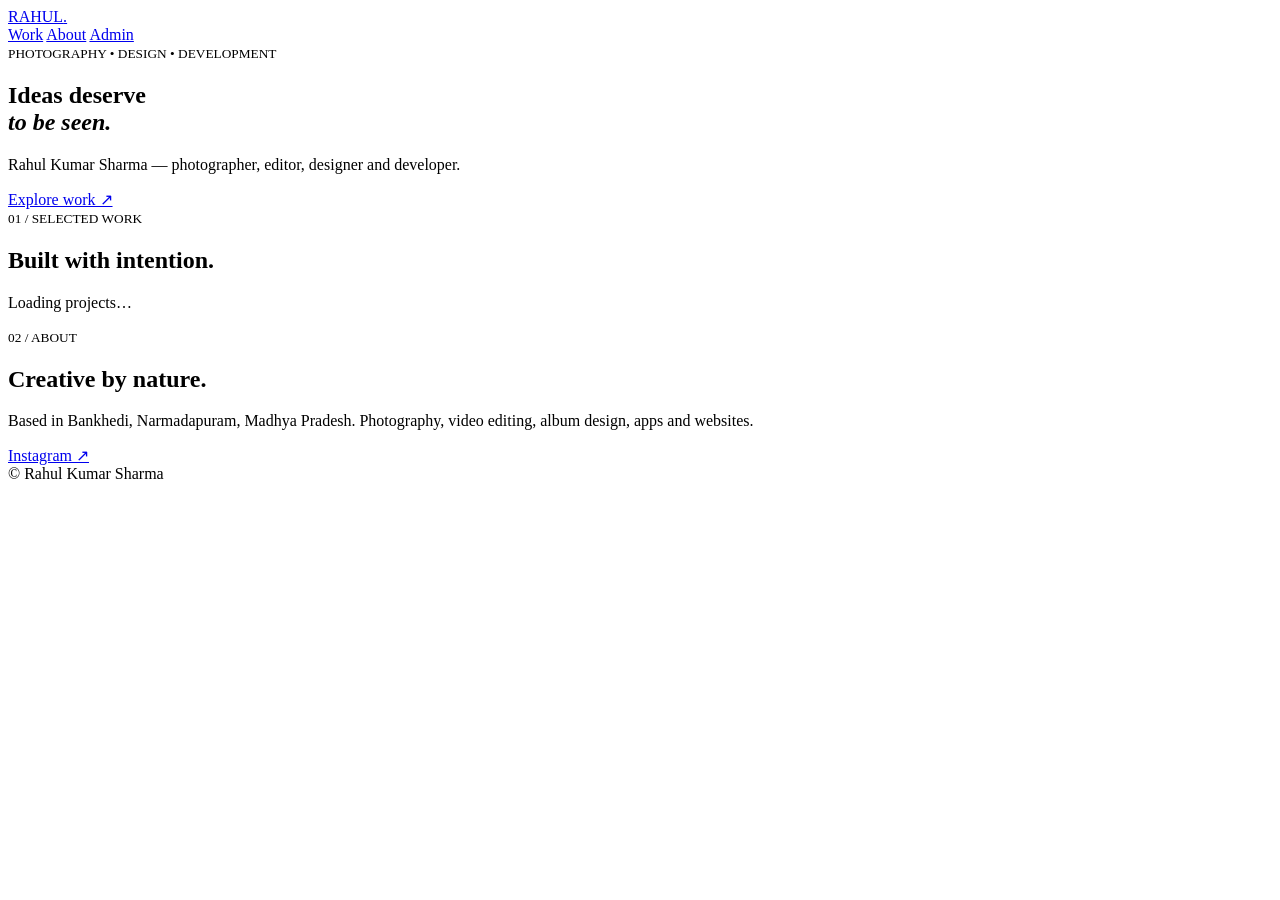
==== index.html @ d910a82a "Add portfolio index.html" ====
<!doctype html><html lang="en"><meta charset="utf-8"><meta name="viewport" content="width=device-width,initial-scale=1"><title>Rahul Kumar Sharma — Portfolio</title><meta name="description" content="Rahul Kumar Sharma photography, editing and development portfolio"><link rel="stylesheet" href="style.css"><header><a href="./">RAHUL<span>.</span></a><nav><a href="#work">Work</a> <a href="#about">About</a> <a href="admin.html">Admin</a></nav></header><main><section class="hero"><small>PHOTOGRAPHY • DESIGN • DEVELOPMENT</small><h1>Ideas deserve<br><em>to be seen.</em></h1><p>Rahul Kumar Sharma — photographer, editor, designer and developer.</p><a class="button" href="#work">Explore work ↗</a></section><section id="work"><small>01 / SELECTED WORK</small><h2>Built with intention.</h2><div id="filters"></div><p id="status">Loading projects…</p><div id="projects" class="grid"></div></section><section id="about"><small>02 / ABOUT</small><h2>Creative by nature.</h2><p>Based in Bankhedi, Narmadapuram, Madhya Pradesh. Photography, video editing, album design, apps and websites.</p><a class="button" href="https://www.instagram.com/d3vilsharma/">Instagram ↗</a></section></main><footer>© Rahul Kumar Sharma</footer><script src="app.js"></script></html>
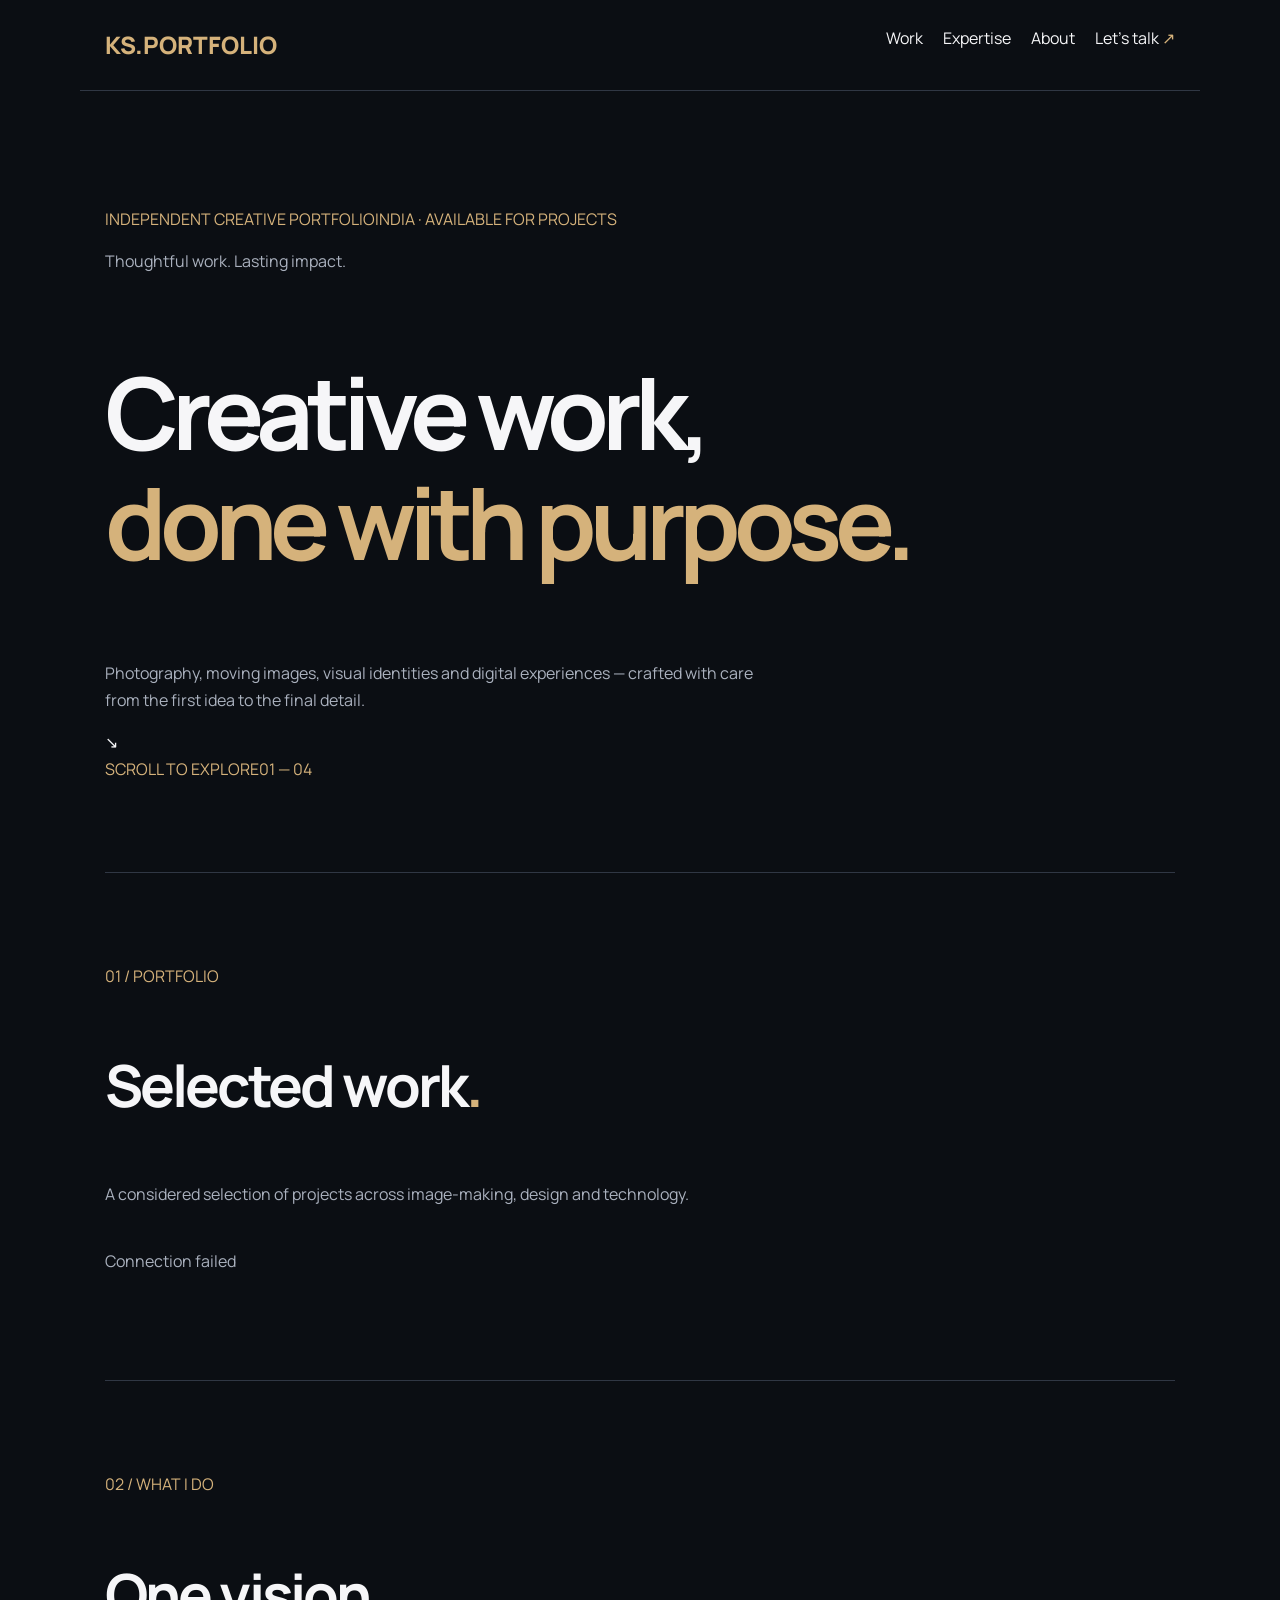
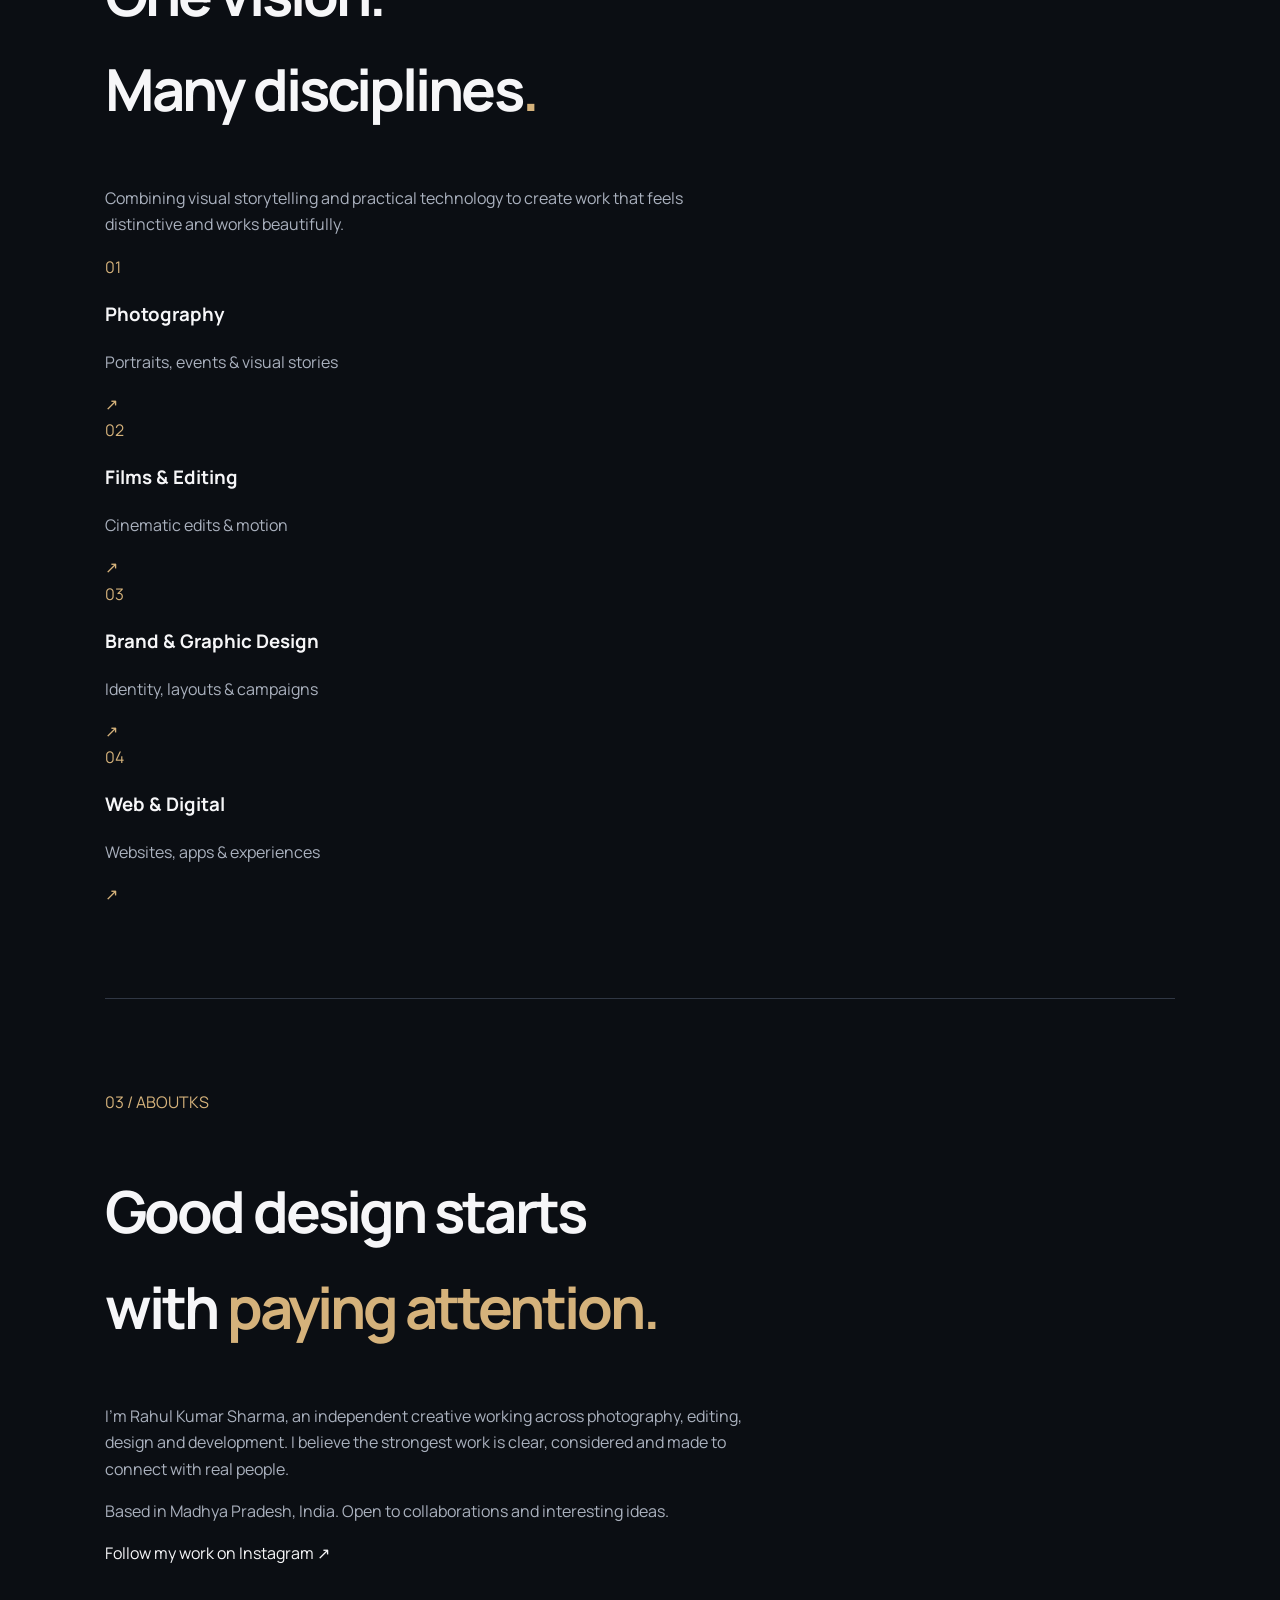
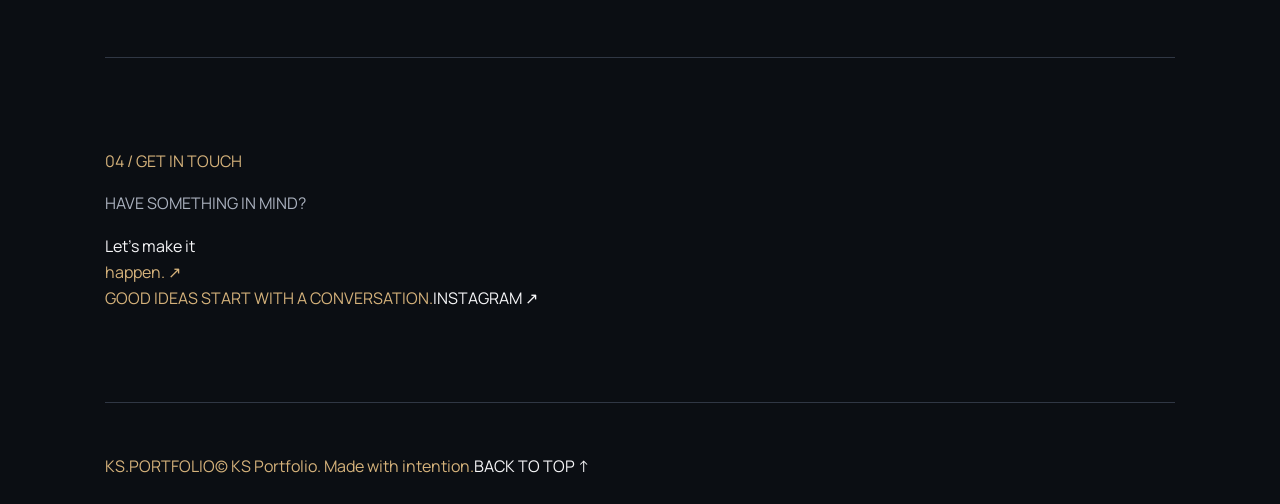
==== commit 1f2d4c2a: "Redesign KS Portfolio with refined editorial layout" ====
--- a/index.html
+++ b/index.html
@@ -1 +1,9 @@
-<!doctype html><html lang="en"><meta charset="utf-8"><meta name="viewport" content="width=device-width,initial-scale=1"><title>Rahul Kumar Sharma — Portfolio</title><meta name="description" content="Rahul Kumar Sharma photography, editing and development portfolio"><link rel="stylesheet" href="style.css"><header><a href="./">RAHUL<span>.</span></a><nav><a href="#work">Work</a> <a href="#about">About</a> <a href="admin.html">Admin</a></nav></header><main><section class="hero"><small>PHOTOGRAPHY • DESIGN • DEVELOPMENT</small><h1>Ideas deserve<br><em>to be seen.</em></h1><p>Rahul Kumar Sharma — photographer, editor, designer and developer.</p><a class="button" href="#work">Explore work ↗</a></section><section id="work"><small>01 / SELECTED WORK</small><h2>Built with intention.</h2><div id="filters"></div><p id="status">Loading projects…</p><div id="projects" class="grid"></div></section><section id="about"><small>02 / ABOUT</small><h2>Creative by nature.</h2><p>Based in Bankhedi, Narmadapuram, Madhya Pradesh. Photography, video editing, album design, apps and websites.</p><a class="button" href="https://www.instagram.com/d3vilsharma/">Instagram ↗</a></section></main><footer>© Rahul Kumar Sharma</footer><script src="app.js"></script></html>+<!doctype html>
+<html lang="en"><head><meta charset="utf-8"><meta name="viewport" content="width=device-width,initial-scale=1"><meta name="theme-color" content="#f5f3ee"><meta name="description" content="KS Portfolio — Photography, films, design and digital experiences."><title>KS Portfolio — Independent Creative Studio</title><link rel="preconnect" href="https://fonts.googleapis.com"><link rel="preconnect" href="https://fonts.gstatic.com" crossorigin><link href="https://fonts.googleapis.com/css2?family=DM+Sans:wght@400;500;600;700&family=Manrope:wght@400;500;600;700;800&display=swap" rel="stylesheet"><link rel="stylesheet" href="style.css"></head>
+<body><header class="site-header"><a class="brand" href="./" aria-label="KS Portfolio home"><span class="brand-mark">KS<span class="mark-dot">.</span></span><span class="brand-caption">PORTFOLIO</span></a><nav aria-label="Main navigation"><a href="#work">Work</a><a href="#expertise">Expertise</a><a href="#about">About</a><a class="nav-contact" href="#contact">Let's talk <span aria-hidden="true">↗</span></a></nav></header>
+<main><section class="hero" aria-labelledby="hero-title"><div class="hero-top"><span class="eyebrow"><span class="live-dot"></span> INDEPENDENT CREATIVE PORTFOLIO</span><span class="hero-index">INDIA · AVAILABLE FOR PROJECTS</span></div><div class="hero-body"><p class="hero-intro">Thoughtful work. Lasting impact.</p><h1 id="hero-title">Creative work,<br><span class="outline">done with purpose.</span></h1><div class="hero-bottom"><p>Photography, moving images, visual identities and digital experiences — crafted with care from the first idea to the final detail.</p><a class="round-link" href="#work" aria-label="View selected work">↘</a></div></div><div class="hero-rule"><span>SCROLL TO EXPLORE</span><span>01 — 04</span></div></section>
+<section class="work-section section-wrap" id="work"><div class="section-head"><div><span class="eyebrow">01 / PORTFOLIO</span><h2>Selected work<span class="period">.</span></h2></div><p>A considered selection of projects across image-making, design and technology.</p></div><div id="filters" class="filters" aria-label="Project filters"></div><p id="status" class="status" role="status">Loading selected projects…</p><div id="projects" class="project-grid"></div></section>
+<section class="expertise-section" id="expertise"><div class="section-wrap"><div class="section-head"><div><span class="eyebrow">02 / WHAT I DO</span><h2>One vision.<br>Many disciplines<span class="period">.</span></h2></div><p>Combining visual storytelling and practical technology to create work that feels distinctive and works beautifully.</p></div><div class="service-list"><div class="service"><span>01</span><h3>Photography</h3><p>Portraits, events & visual stories</p><span class="service-arrow">↗</span></div><div class="service"><span>02</span><h3>Films & Editing</h3><p>Cinematic edits & motion</p><span class="service-arrow">↗</span></div><div class="service"><span>03</span><h3>Brand & Graphic Design</h3><p>Identity, layouts & campaigns</p><span class="service-arrow">↗</span></div><div class="service"><span>04</span><h3>Web & Digital</h3><p>Websites, apps & experiences</p><span class="service-arrow">↗</span></div></div></div></section>
+<section class="about-section section-wrap" id="about"><div class="about-label"><span class="eyebrow">03 / ABOUT</span><span class="about-monogram" aria-hidden="true">KS</span></div><div class="about-content"><h2>Good design starts<br>with <em>paying attention.</em></h2><p>I'm Rahul Kumar Sharma, an independent creative working across photography, editing, design and development. I believe the strongest work is clear, considered and made to connect with real people.</p><p>Based in Madhya Pradesh, India. Open to collaborations and interesting ideas.</p><a class="text-link" href="https://www.instagram.com/d3vilsharma/" target="_blank" rel="noopener noreferrer">Follow my work on Instagram ↗</a></div></section>
+<section class="contact-section" id="contact"><div class="section-wrap"><span class="eyebrow">04 / GET IN TOUCH</span><p>HAVE SOMETHING IN MIND?</p><a class="contact-title" href="https://www.instagram.com/d3vilsharma/" target="_blank" rel="noopener noreferrer">Let's make it<br><em>happen.</em> <span>↗</span></a><div class="contact-bottom"><span>GOOD IDEAS START WITH A CONVERSATION.</span><a href="https://www.instagram.com/d3vilsharma/" target="_blank" rel="noopener noreferrer">INSTAGRAM ↗</a></div></div></section></main>
+<footer class="footer"><a class="brand" href="./"><span class="brand-mark">KS<span class="mark-dot">.</span></span><span class="brand-caption">PORTFOLIO</span></a><span>© <span id="year"></span> KS Portfolio. Made with intention.</span><a href="#hero-title">BACK TO TOP ↑</a></footer><script src="app.js" defer></script></body></html>
--- a/style.css
+++ b/style.css
@@ -0,0 +1 @@
+@import url('https://fonts.googleapis.com/css2?family=Manrope:wght@400;600;800&display=swap');*{box-sizing:border-box}body{background:#0b0e13;color:#f6f6f8;font:16px/1.65 Manrope,Arial;margin:0}header,main,footer{max-width:1120px;margin:auto;padding:25px}header{display:flex;justify-content:space-between;border-bottom:1px solid #303744}a{color:inherit;text-decoration:none}header>a{font-size:24px;font-weight:800}span,em,small{color:#d5b27b}nav{display:flex;gap:20px}section{padding:90px 0;border-bottom:1px solid #303744}.hero{min-height:580px}h1{font-size:clamp(50px,8vw,100px);letter-spacing:-.07em;line-height:1.1}h2{font-size:clamp(32px,5vw,58px);letter-spacing:-.05em}em{font-style:normal}small{letter-spacing:.18em}p{color:#aab1be;max-width:650px}.button,button{display:inline-block;background:#d5b27b;color:#161616;padding:12px 19px;border:0;border-radius:5px;font-weight:800;cursor:pointer}#filters{display:flex;flex-wrap:wrap;gap:10px;margin:20px 0}#filters button{border-radius:30px;background:#222a35;color:white}#filters button.active{background:#d5b27b;color:black}.grid{display:grid;grid-template-columns:repeat(3,1fr);gap:18px}.project,.panel{background:#161b24;border:1px solid #303744;border-radius:9px;overflow:hidden}.project img,.placeholder{width:100%;height:220px;object-fit:cover}.placeholder{display:grid;place-items:center;background:#232a36}.project .info,.panel{padding:22px}label{display:block;margin:12px 0}input,textarea,select{display:block;width:100%;background:#0b0e13;border:1px solid #424a59;color:white;padding:12px;border-radius:5px;font:inherit}textarea{min-height:100px}.actions{display:flex;gap:10px;flex-wrap:wrap;margin:15px 0}.row{display:flex;justify-content:space-between;gap:15px;border-bottom:1px solid #303744;padding:12px 0}.hidden{display:none}.secondary{background:#343b48;color:white}.danger{background:#813e3e;color:white}@media(max-width:760px){.grid{grid-template-columns:1fr}section{padding:65px 0}nav{gap:10px;font-size:13px}}
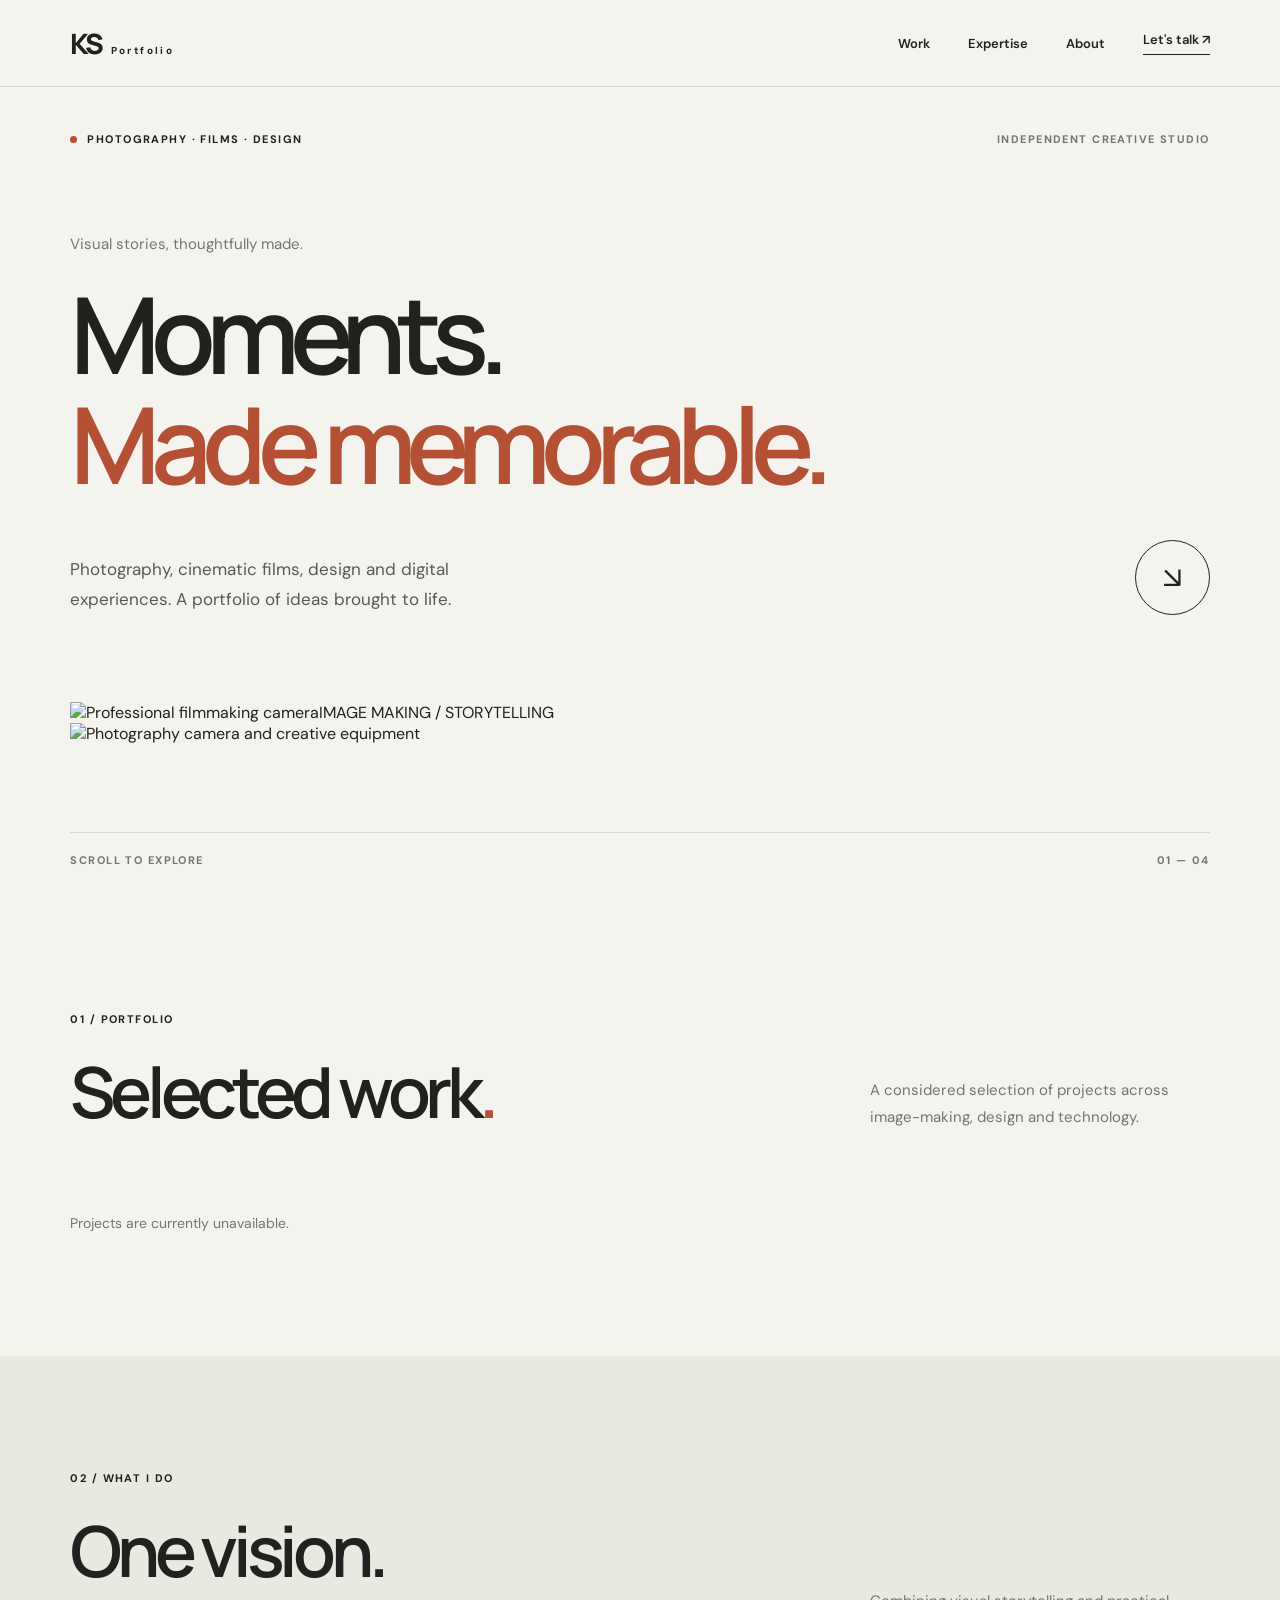
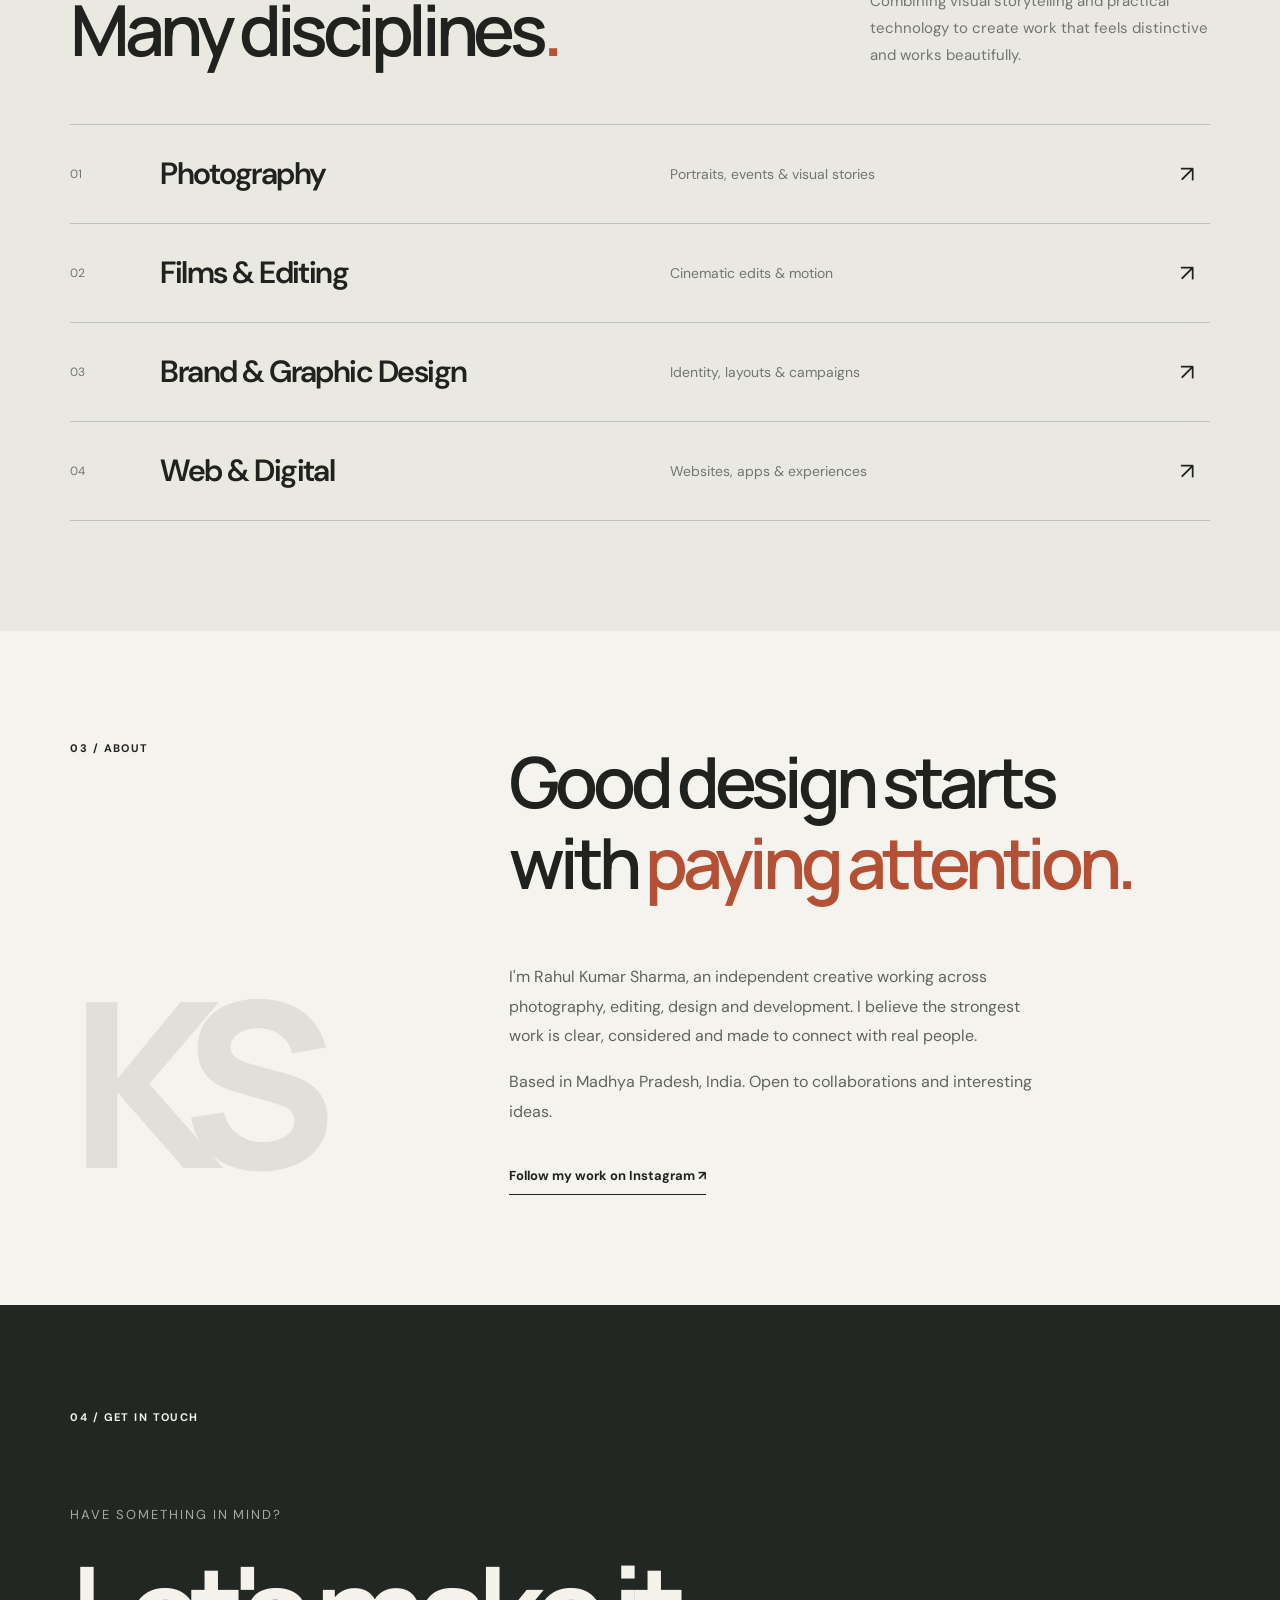
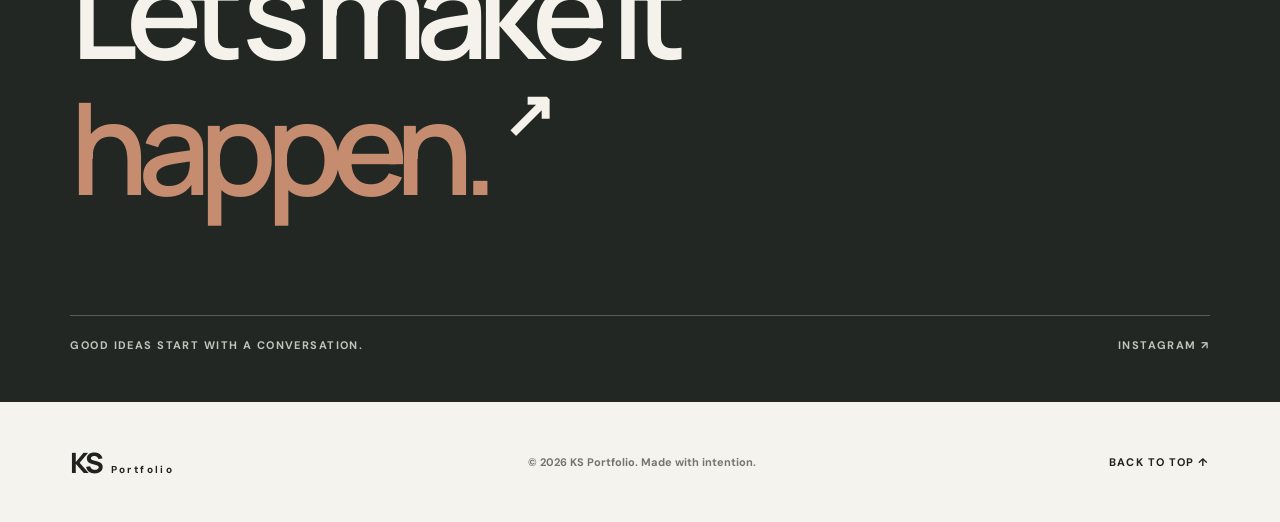
==== commit fc837c17: "Fix KS Portfolio branding and add photographic hero imagery with cache busting" ====
--- a/index.html
+++ b/index.html
@@ -1,9 +1,9 @@
 <!doctype html>
-<html lang="en"><head><meta charset="utf-8"><meta name="viewport" content="width=device-width,initial-scale=1"><meta name="theme-color" content="#f5f3ee"><meta name="description" content="KS Portfolio — Photography, films, design and digital experiences."><title>KS Portfolio — Independent Creative Studio</title><link rel="preconnect" href="https://fonts.googleapis.com"><link rel="preconnect" href="https://fonts.gstatic.com" crossorigin><link href="https://fonts.googleapis.com/css2?family=DM+Sans:wght@400;500;600;700&family=Manrope:wght@400;500;600;700;800&display=swap" rel="stylesheet"><link rel="stylesheet" href="style.css"></head>
-<body><header class="site-header"><a class="brand" href="./" aria-label="KS Portfolio home"><span class="brand-mark">KS<span class="mark-dot">.</span></span><span class="brand-caption">PORTFOLIO</span></a><nav aria-label="Main navigation"><a href="#work">Work</a><a href="#expertise">Expertise</a><a href="#about">About</a><a class="nav-contact" href="#contact">Let's talk <span aria-hidden="true">↗</span></a></nav></header>
-<main><section class="hero" aria-labelledby="hero-title"><div class="hero-top"><span class="eyebrow"><span class="live-dot"></span> INDEPENDENT CREATIVE PORTFOLIO</span><span class="hero-index">INDIA · AVAILABLE FOR PROJECTS</span></div><div class="hero-body"><p class="hero-intro">Thoughtful work. Lasting impact.</p><h1 id="hero-title">Creative work,<br><span class="outline">done with purpose.</span></h1><div class="hero-bottom"><p>Photography, moving images, visual identities and digital experiences — crafted with care from the first idea to the final detail.</p><a class="round-link" href="#work" aria-label="View selected work">↘</a></div></div><div class="hero-rule"><span>SCROLL TO EXPLORE</span><span>01 — 04</span></div></section>
+<html lang="en"><head><meta charset="utf-8"><meta name="viewport" content="width=device-width,initial-scale=1"><meta name="theme-color" content="#f5f3ee"><meta name="description" content="KS Portfolio — Photography, films, design and digital experiences."><title>KS Portfolio — Independent Creative Studio</title><link rel="preconnect" href="https://fonts.googleapis.com"><link rel="preconnect" href="https://fonts.gstatic.com" crossorigin><link href="https://fonts.googleapis.com/css2?family=DM+Sans:wght@400;500;600;700&family=Manrope:wght@400;500;600;700;800&display=swap" rel="stylesheet"><link rel="stylesheet" href="style.css?v=20261025b"></head>
+<body><header class="site-header"><a class="brand" href="./" aria-label="KS Portfolio home"><span class="brand-mark">KS</span><span class="brand-caption">Portfolio</span></a><nav aria-label="Main navigation"><a href="#work">Work</a><a href="#expertise">Expertise</a><a href="#about">About</a><a class="nav-contact" href="#contact">Let's talk <span aria-hidden="true">↗</span></a></nav></header>
+<main><section class="hero" aria-labelledby="hero-title"><div class="hero-top"><span class="eyebrow"><span class="live-dot"></span> PHOTOGRAPHY · FILMS · DESIGN</span><span class="hero-index">INDEPENDENT CREATIVE STUDIO</span></div><div class="hero-body"><p class="hero-intro">Visual stories, thoughtfully made.</p><h1 id="hero-title">Moments.<br><span class="outline">Made memorable.</span></h1><div class="hero-bottom"><p>Photography, cinematic films, design and digital experiences. A portfolio of ideas brought to life.</p><a class="round-link" href="#work" aria-label="View selected work">↘</a></div></div><div class="hero-visual"><div class="visual-main"><img src="https://images.unsplash.com/photo-1516035069371-29a1b244cc32?w=1400&q=85&auto=format&fit=crop" alt="Professional filmmaking camera" loading="eager"><span class="visual-tag">IMAGE MAKING / STORYTELLING</span></div><div class="visual-side"><img src="https://images.unsplash.com/photo-1492691527719-9d1e07e534b4?w=800&q=85&auto=format&fit=crop" alt="Photography camera and creative equipment" loading="lazy"></div></div><div class="hero-rule"><span>SCROLL TO EXPLORE</span><span>01 — 04</span></div></section>
 <section class="work-section section-wrap" id="work"><div class="section-head"><div><span class="eyebrow">01 / PORTFOLIO</span><h2>Selected work<span class="period">.</span></h2></div><p>A considered selection of projects across image-making, design and technology.</p></div><div id="filters" class="filters" aria-label="Project filters"></div><p id="status" class="status" role="status">Loading selected projects…</p><div id="projects" class="project-grid"></div></section>
 <section class="expertise-section" id="expertise"><div class="section-wrap"><div class="section-head"><div><span class="eyebrow">02 / WHAT I DO</span><h2>One vision.<br>Many disciplines<span class="period">.</span></h2></div><p>Combining visual storytelling and practical technology to create work that feels distinctive and works beautifully.</p></div><div class="service-list"><div class="service"><span>01</span><h3>Photography</h3><p>Portraits, events & visual stories</p><span class="service-arrow">↗</span></div><div class="service"><span>02</span><h3>Films & Editing</h3><p>Cinematic edits & motion</p><span class="service-arrow">↗</span></div><div class="service"><span>03</span><h3>Brand & Graphic Design</h3><p>Identity, layouts & campaigns</p><span class="service-arrow">↗</span></div><div class="service"><span>04</span><h3>Web & Digital</h3><p>Websites, apps & experiences</p><span class="service-arrow">↗</span></div></div></div></section>
 <section class="about-section section-wrap" id="about"><div class="about-label"><span class="eyebrow">03 / ABOUT</span><span class="about-monogram" aria-hidden="true">KS</span></div><div class="about-content"><h2>Good design starts<br>with <em>paying attention.</em></h2><p>I'm Rahul Kumar Sharma, an independent creative working across photography, editing, design and development. I believe the strongest work is clear, considered and made to connect with real people.</p><p>Based in Madhya Pradesh, India. Open to collaborations and interesting ideas.</p><a class="text-link" href="https://www.instagram.com/d3vilsharma/" target="_blank" rel="noopener noreferrer">Follow my work on Instagram ↗</a></div></section>
 <section class="contact-section" id="contact"><div class="section-wrap"><span class="eyebrow">04 / GET IN TOUCH</span><p>HAVE SOMETHING IN MIND?</p><a class="contact-title" href="https://www.instagram.com/d3vilsharma/" target="_blank" rel="noopener noreferrer">Let's make it<br><em>happen.</em> <span>↗</span></a><div class="contact-bottom"><span>GOOD IDEAS START WITH A CONVERSATION.</span><a href="https://www.instagram.com/d3vilsharma/" target="_blank" rel="noopener noreferrer">INSTAGRAM ↗</a></div></div></section></main>
-<footer class="footer"><a class="brand" href="./"><span class="brand-mark">KS<span class="mark-dot">.</span></span><span class="brand-caption">PORTFOLIO</span></a><span>© <span id="year"></span> KS Portfolio. Made with intention.</span><a href="#hero-title">BACK TO TOP ↑</a></footer><script src="app.js" defer></script></body></html>+<footer class="footer"><a class="brand" href="./"><span class="brand-mark">KS</span><span class="brand-caption">Portfolio</span></a><span>© <span id="year"></span> KS Portfolio. Made with intention.</span><a href="#hero-title">BACK TO TOP ↑</a></footer><script src="app.js?v=20261025b" defer></script></body></html>
--- a/style.css
+++ b/style.css
@@ -1 +1 @@
-@import url('https://fonts.googleapis.com/css2?family=Manrope:wght@400;600;800&display=swap');*{box-sizing:border-box}body{background:#0b0e13;color:#f6f6f8;font:16px/1.65 Manrope,Arial;margin:0}header,main,footer{max-width:1120px;margin:auto;padding:25px}header{display:flex;justify-content:space-between;border-bottom:1px solid #303744}a{color:inherit;text-decoration:none}header>a{font-size:24px;font-weight:800}span,em,small{color:#d5b27b}nav{display:flex;gap:20px}section{padding:90px 0;border-bottom:1px solid #303744}.hero{min-height:580px}h1{font-size:clamp(50px,8vw,100px);letter-spacing:-.07em;line-height:1.1}h2{font-size:clamp(32px,5vw,58px);letter-spacing:-.05em}em{font-style:normal}small{letter-spacing:.18em}p{color:#aab1be;max-width:650px}.button,button{display:inline-block;background:#d5b27b;color:#161616;padding:12px 19px;border:0;border-radius:5px;font-weight:800;cursor:pointer}#filters{display:flex;flex-wrap:wrap;gap:10px;margin:20px 0}#filters button{border-radius:30px;background:#222a35;color:white}#filters button.active{background:#d5b27b;color:black}.grid{display:grid;grid-template-columns:repeat(3,1fr);gap:18px}.project,.panel{background:#161b24;border:1px solid #303744;border-radius:9px;overflow:hidden}.project img,.placeholder{width:100%;height:220px;object-fit:cover}.placeholder{display:grid;place-items:center;background:#232a36}.project .info,.panel{padding:22px}label{display:block;margin:12px 0}input,textarea,select{display:block;width:100%;background:#0b0e13;border:1px solid #424a59;color:white;padding:12px;border-radius:5px;font:inherit}textarea{min-height:100px}.actions{display:flex;gap:10px;flex-wrap:wrap;margin:15px 0}.row{display:flex;justify-content:space-between;gap:15px;border-bottom:1px solid #303744;padding:12px 0}.hidden{display:none}.secondary{background:#343b48;color:white}.danger{background:#813e3e;color:white}@media(max-width:760px){.grid{grid-template-columns:1fr}section{padding:65px 0}nav{gap:10px;font-size:13px}}+:root{--paper:#f5f3ee;--ink:#20221f;--muted:#73766f;--line:#d9d9d2;--accent:#b45135;--dark:#232723}*{box-sizing:border-box}html{scroll-behavior:smooth}body{margin:0;background:var(--paper);color:var(--ink);font-family:"DM Sans",Arial,sans-serif;-webkit-font-smoothing:antialiased}a{color:inherit;text-decoration:none}button{font:inherit}::selection{background:#d8aa95;color:#161b17}.site-header,.footer{max-width:1600px;margin:auto;padding:24px 5.5%;display:flex;align-items:center;justify-content:space-between}.site-header{border-bottom:1px solid var(--line)}.brand{display:flex;align-items:baseline;gap:10px;white-space:nowrap}.brand-mark{font-family:Manrope,sans-serif;font-weight:800;font-size:28px;letter-spacing:-.12em}.mark-dot,.period{color:var(--accent)}.brand-caption{font-size:10px;font-weight:700;letter-spacing:.24em}.site-header nav{display:flex;align-items:center;gap:38px;font-size:13px;font-weight:600}.site-header nav a:hover,.text-link:hover{color:var(--accent)}.nav-contact{border-bottom:1px solid var(--ink);padding-bottom:6px}.hero{min-height:min(820px,90svh);padding:45px 5.5% 30px;display:flex;flex-direction:column;justify-content:space-between;max-width:1600px;margin:auto}.hero-top,.hero-rule{display:flex;justify-content:space-between;align-items:center;gap:20px}.eyebrow,.hero-index,.hero-rule,.contact-bottom,.footer{font-size:11px;letter-spacing:.13em;font-weight:700}.eyebrow{display:inline-flex;align-items:center;gap:10px}.live-dot{display:inline-block;width:7px;height:7px;border-radius:50%;background:var(--accent)}.hero-index{color:var(--muted)}.hero-intro{font-size:15px;margin:0 0 25px;color:var(--muted)}h1,h2,h3,p{margin-top:0}.hero h1{font-family:Manrope,sans-serif;font-size:clamp(53px,8.3vw,135px);font-weight:600;letter-spacing:-.09em;line-height:1.04;margin:0}.outline{color:var(--accent)}.hero-bottom{display:flex;align-items:end;justify-content:space-between;margin-top:40px;gap:20px}.hero-bottom p{max-width:450px;color:#555b54;font-size:17px;line-height:1.75;margin:0}.round-link{width:75px;height:75px;border:1px solid var(--ink);border-radius:50%;display:grid;place-items:center;font-size:30px;transition:background .2s,color .2s}.round-link:hover{background:var(--ink);color:white}.hero-rule{padding-top:20px;border-top:1px solid var(--line);color:var(--muted)}.section-wrap{padding:110px 5.5%;max-width:1600px;margin:auto}.section-head{display:flex;justify-content:space-between;align-items:end;gap:40px;margin-bottom:55px}.section-head h2{font-family:Manrope,sans-serif;font-weight:600;font-size:clamp(42px,5.5vw,80px);line-height:1.12;letter-spacing:-.075em;margin:24px 0 0}.section-head>p{max-width:340px;color:var(--muted);line-height:1.8;font-size:15px;margin:0}.filters{display:flex;flex-wrap:wrap;gap:9px;margin:0 0 28px}.filters button{background:transparent;border:1px solid #c7c9c2;border-radius:100px;padding:10px 18px;font-size:12px;font-weight:600;cursor:pointer;transition:.2s}.filters button.active,.filters button:hover{background:var(--ink);border-color:var(--ink);color:white}.status{color:var(--muted);font-size:14px}.project-grid{display:grid;grid-template-columns:repeat(2,minmax(0,1fr));gap:50px 24px}.project{min-width:0}.project-media{aspect-ratio:1.35;overflow:hidden;background:#e4e1da;position:relative}.project:nth-child(4n+2) .project-media{background:#dcded6}.project:nth-child(4n+3) .project-media{background:#d9d4cc}.project img{width:100%;height:100%;object-fit:cover;transition:transform .5s}.project:hover img{transform:scale(1.04)}.project-placeholder{height:100%;display:flex;flex-direction:column;justify-content:space-between;padding:30px;color:#5d625b}.project-placeholder strong{font:700 clamp(50px,9vw,100px)/1 Manrope;letter-spacing:-.12em;opacity:.23}.project-placeholder span{font-size:11px;letter-spacing:.2em;font-weight:700}.project-info{display:flex;justify-content:space-between;gap:20px;padding-top:20px}.project-info h3{font-size:21px;letter-spacing:-.04em;margin:0 0 7px}.project-info p{color:var(--muted);font-size:13px;line-height:1.6;margin:0}.project-category{font-size:10px;letter-spacing:.12em;color:var(--muted);white-space:nowrap;text-transform:uppercase}.project-link{display:block}.expertise-section{background:#e9e9e2}.service-list{border-top:1px solid #bfc3b9}.service{display:grid;grid-template-columns:70px 1fr 1fr 30px;gap:20px;align-items:center;padding:29px 0;border-bottom:1px solid #bfc3b9}.service>span:first-child{font-size:12px;color:var(--muted)}.service h3{font-size:clamp(19px,2.4vw,32px);letter-spacing:-.05em;margin:0;font-weight:600}.service p{color:var(--muted);font-size:14px;margin:0}.service-arrow{font-size:23px}.about-section{display:grid;grid-template-columns:1fr 1.8fr;gap:50px}.about-label{display:flex;flex-direction:column;justify-content:space-between}.about-monogram{font:800 clamp(90px,18vw,260px)/1 Manrope;letter-spacing:-.15em;color:#e1dfd7}.about-content h2{font-family:Manrope,sans-serif;font-size:clamp(40px,5.5vw,76px);font-weight:600;letter-spacing:-.075em;line-height:1.16}.about-content h2 em{font-style:normal;color:var(--accent)}.about-content p{max-width:540px;font-size:16px;line-height:1.85;color:#60645e}.text-link{display:inline-block;border-bottom:1px solid currentColor;padding:10px 0;font-size:13px;font-weight:700;margin-top:15px}.contact-section{background:var(--dark);color:#f4f2eb}.contact-section .section-wrap{padding-top:100px;padding-bottom:50px}.contact-section p{font-size:13px;letter-spacing:.15em;color:#a6aaa1;margin:80px 0 20px}.contact-title{font:600 clamp(65px,10vw,155px)/1.06 Manrope;letter-spacing:-.09em;display:block}.contact-title em{font-style:normal;color:#c58c70}.contact-title span{font-size:.5em;vertical-align:top}.contact-bottom{display:flex;justify-content:space-between;gap:20px;margin-top:100px;padding-top:22px;border-top:1px solid #555c53;color:#bfc4b9}.footer{min-height:120px;gap:25px}.footer>span{font-size:11px;color:var(--muted);letter-spacing:0}.footer>a:last-child{font-size:11px;font-weight:700;letter-spacing:.1em}@media(max-width:760px){.site-header,.footer{padding:20px 6%}.site-header nav{gap:16px;font-size:12px}.site-header nav a:nth-child(2),.site-header nav a:nth-child(3){display:none}.hero{min-height:680px;min-height:82svh;padding:32px 6% 24px}.hero-index{display:none}.hero h1{font-size:clamp(48px,11vw,80px);letter-spacing:-.08em}.hero-bottom p{font-size:14px;max-width:260px}.round-link{width:55px;height:55px;flex-shrink:0}.section-wrap{padding:75px 6%}.section-head{display:block;margin-bottom:35px}.section-head h2{margin-bottom:20px}.section-head>p{font-size:14px}.project-grid{grid-template-columns:1fr;gap:35px}.project-media{aspect-ratio:1.25}.service{grid-template-columns:35px 1fr 20px;gap:10px}.service p{grid-column:2;grid-row:2}.service-arrow{grid-column:3;grid-row:1}.about-section{grid-template-columns:1fr}.about-monogram{display:none}.contact-section p{margin-top:65px}.contact-title{font-size:clamp(55px,12vw,95px)}.contact-bottom{margin-top:70px;font-size:9px}.footer{flex-wrap:wrap}.footer>span{order:3;width:100%}}@media(prefers-reduced-motion:reduce){html{scroll-behavior:auto}*,*:before,*:after{transition:none!important}}
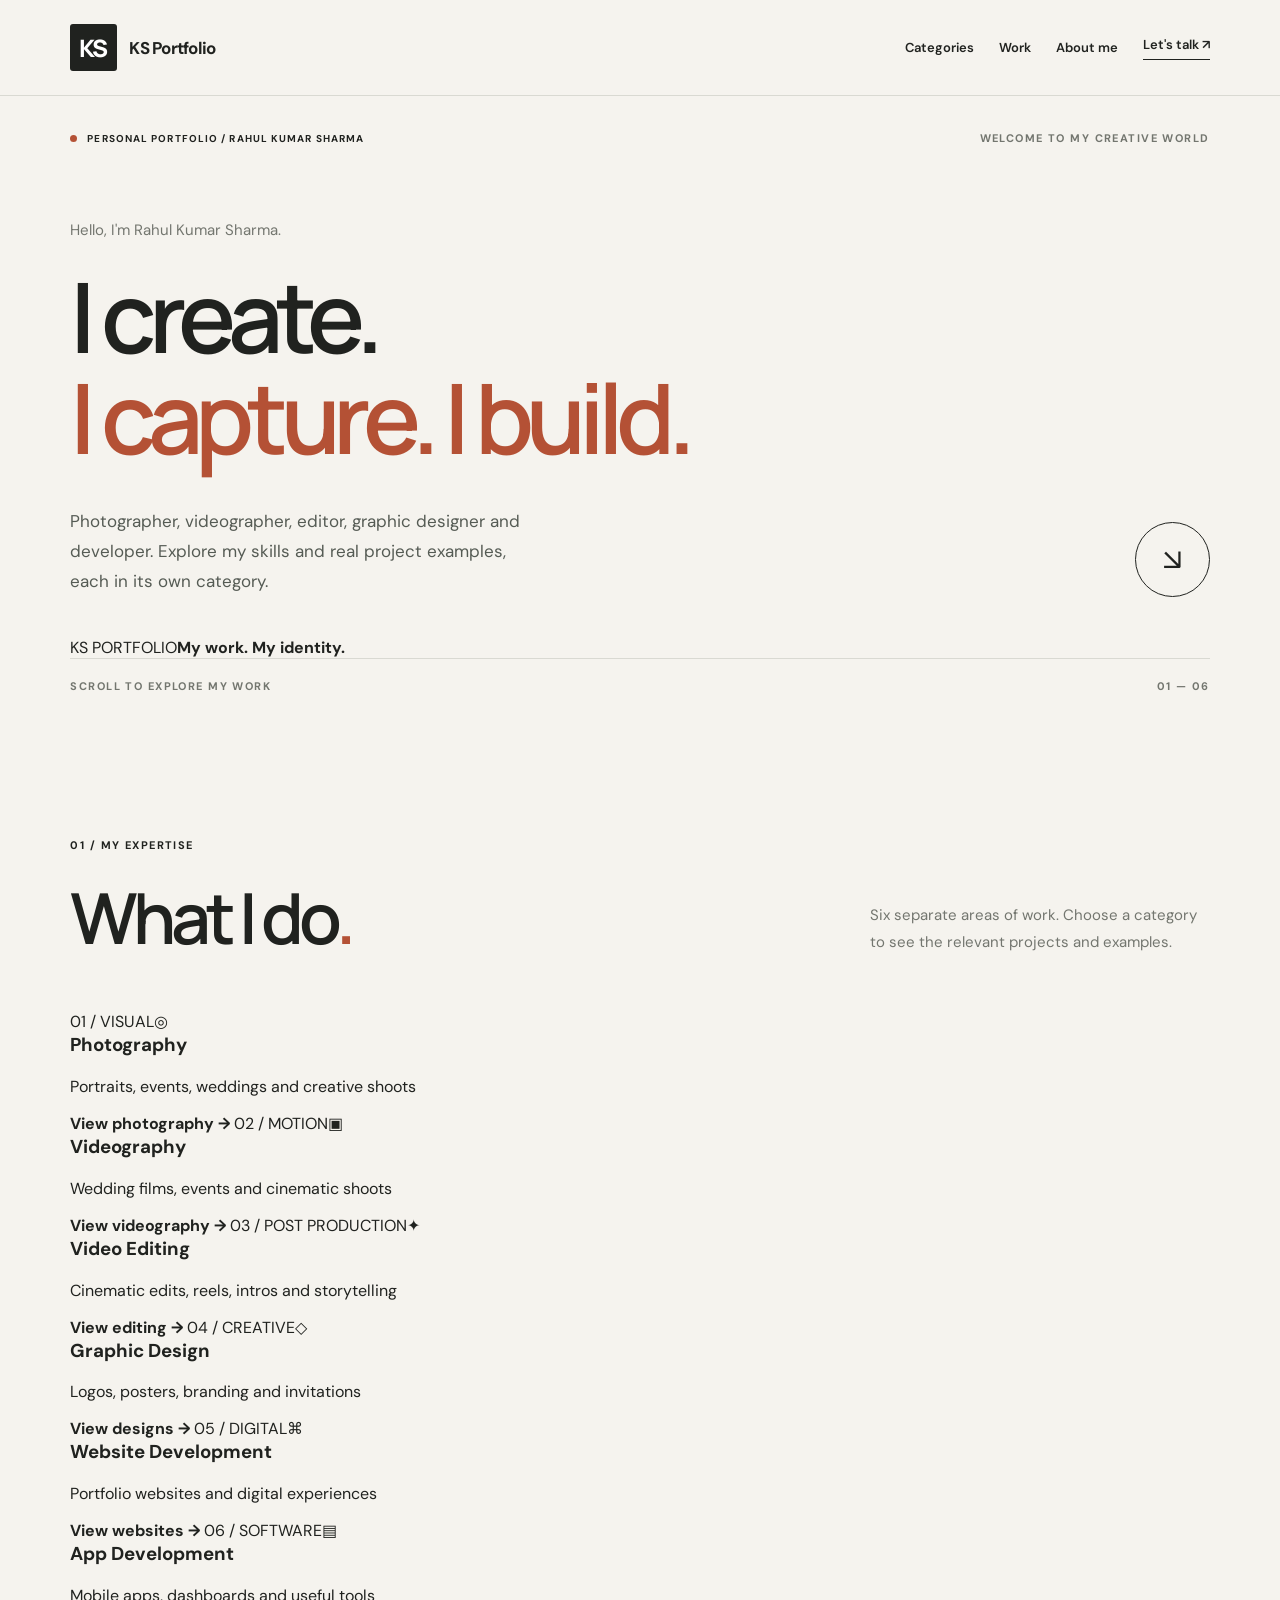
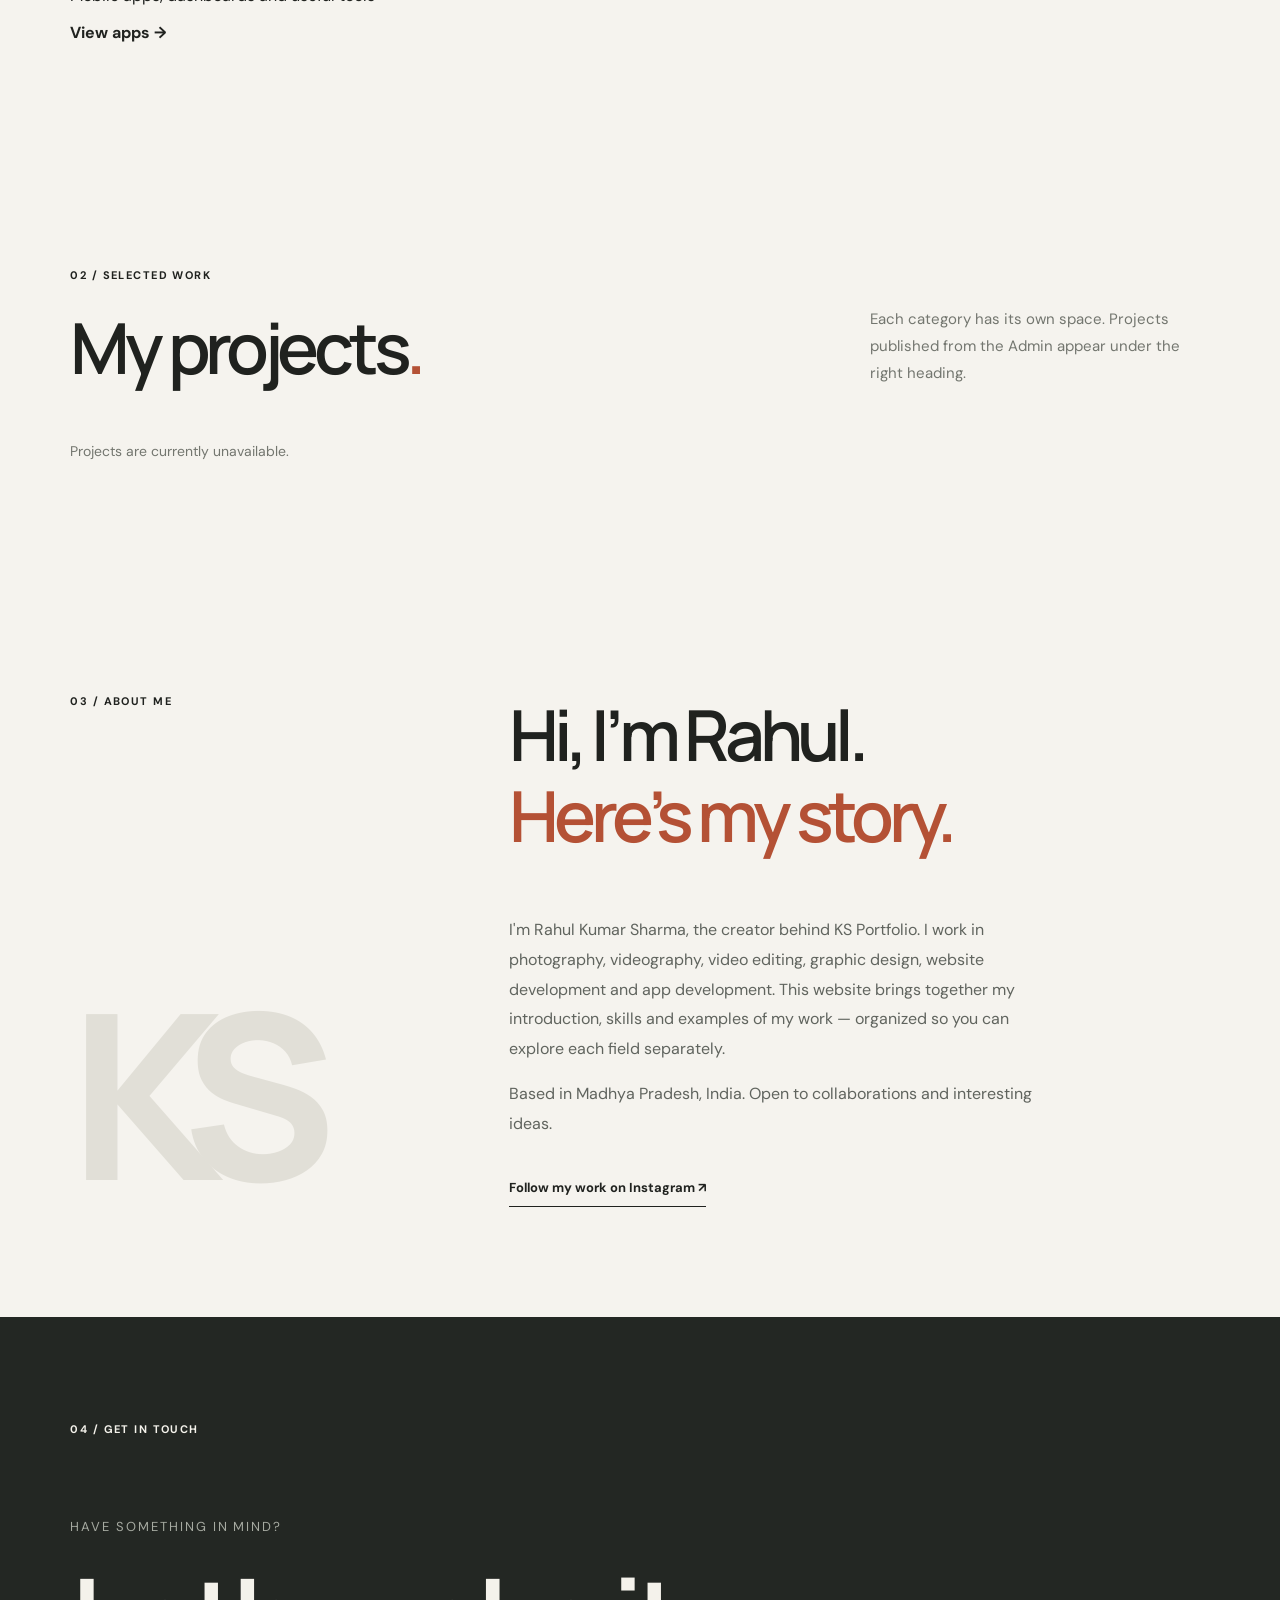
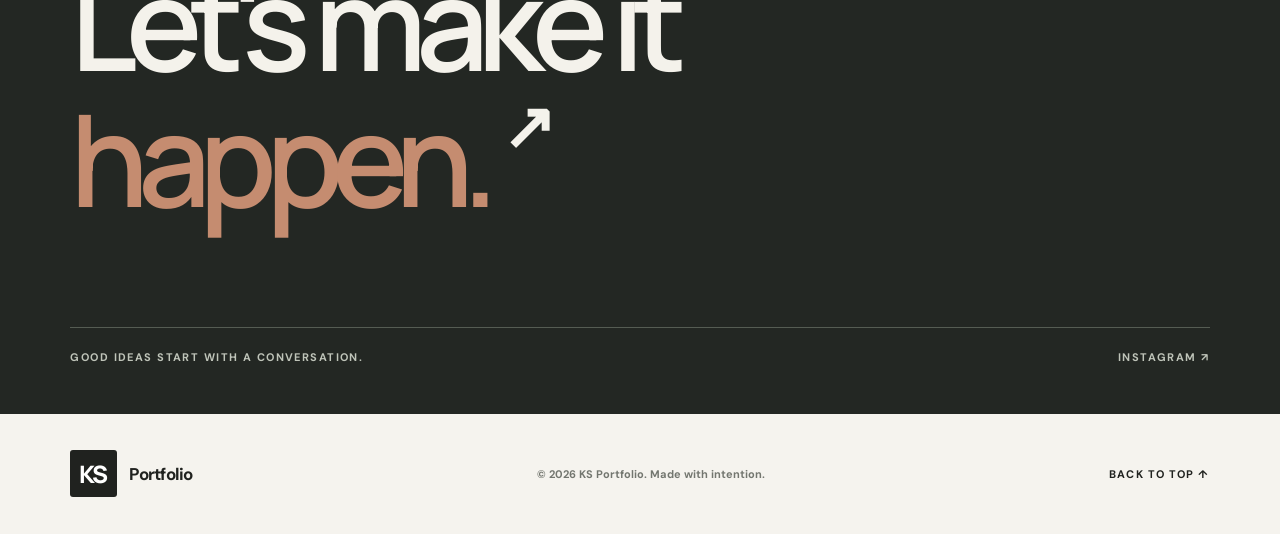
==== commit 22f31fce: "Rebuild personal portfolio with six distinct skills and search identity" ====
--- a/index.html
+++ b/index.html
@@ -1,9 +1,15 @@
 <!doctype html>
-<html lang="en"><head><meta charset="utf-8"><meta name="viewport" content="width=device-width,initial-scale=1"><meta name="theme-color" content="#f5f3ee"><meta name="description" content="KS Portfolio — Photography, films, design and digital experiences."><title>KS Portfolio — Independent Creative Studio</title><link rel="preconnect" href="https://fonts.googleapis.com"><link rel="preconnect" href="https://fonts.gstatic.com" crossorigin><link href="https://fonts.googleapis.com/css2?family=DM+Sans:wght@400;500;600;700&family=Manrope:wght@400;500;600;700;800&display=swap" rel="stylesheet"><link rel="stylesheet" href="style.css?v=20261025b"></head>
-<body><header class="site-header"><a class="brand" href="./" aria-label="KS Portfolio home"><span class="brand-mark">KS</span><span class="brand-caption">Portfolio</span></a><nav aria-label="Main navigation"><a href="#work">Work</a><a href="#expertise">Expertise</a><a href="#about">About</a><a class="nav-contact" href="#contact">Let's talk <span aria-hidden="true">↗</span></a></nav></header>
-<main><section class="hero" aria-labelledby="hero-title"><div class="hero-top"><span class="eyebrow"><span class="live-dot"></span> PHOTOGRAPHY · FILMS · DESIGN</span><span class="hero-index">INDEPENDENT CREATIVE STUDIO</span></div><div class="hero-body"><p class="hero-intro">Visual stories, thoughtfully made.</p><h1 id="hero-title">Moments.<br><span class="outline">Made memorable.</span></h1><div class="hero-bottom"><p>Photography, cinematic films, design and digital experiences. A portfolio of ideas brought to life.</p><a class="round-link" href="#work" aria-label="View selected work">↘</a></div></div><div class="hero-visual"><div class="visual-main"><img src="https://images.unsplash.com/photo-1516035069371-29a1b244cc32?w=1400&q=85&auto=format&fit=crop" alt="Professional filmmaking camera" loading="eager"><span class="visual-tag">IMAGE MAKING / STORYTELLING</span></div><div class="visual-side"><img src="https://images.unsplash.com/photo-1492691527719-9d1e07e534b4?w=800&q=85&auto=format&fit=crop" alt="Photography camera and creative equipment" loading="lazy"></div></div><div class="hero-rule"><span>SCROLL TO EXPLORE</span><span>01 — 04</span></div></section>
-<section class="work-section section-wrap" id="work"><div class="section-head"><div><span class="eyebrow">01 / PORTFOLIO</span><h2>Selected work<span class="period">.</span></h2></div><p>A considered selection of projects across image-making, design and technology.</p></div><div id="filters" class="filters" aria-label="Project filters"></div><p id="status" class="status" role="status">Loading selected projects…</p><div id="projects" class="project-grid"></div></section>
-<section class="expertise-section" id="expertise"><div class="section-wrap"><div class="section-head"><div><span class="eyebrow">02 / WHAT I DO</span><h2>One vision.<br>Many disciplines<span class="period">.</span></h2></div><p>Combining visual storytelling and practical technology to create work that feels distinctive and works beautifully.</p></div><div class="service-list"><div class="service"><span>01</span><h3>Photography</h3><p>Portraits, events & visual stories</p><span class="service-arrow">↗</span></div><div class="service"><span>02</span><h3>Films & Editing</h3><p>Cinematic edits & motion</p><span class="service-arrow">↗</span></div><div class="service"><span>03</span><h3>Brand & Graphic Design</h3><p>Identity, layouts & campaigns</p><span class="service-arrow">↗</span></div><div class="service"><span>04</span><h3>Web & Digital</h3><p>Websites, apps & experiences</p><span class="service-arrow">↗</span></div></div></div></section>
-<section class="about-section section-wrap" id="about"><div class="about-label"><span class="eyebrow">03 / ABOUT</span><span class="about-monogram" aria-hidden="true">KS</span></div><div class="about-content"><h2>Good design starts<br>with <em>paying attention.</em></h2><p>I'm Rahul Kumar Sharma, an independent creative working across photography, editing, design and development. I believe the strongest work is clear, considered and made to connect with real people.</p><p>Based in Madhya Pradesh, India. Open to collaborations and interesting ideas.</p><a class="text-link" href="https://www.instagram.com/d3vilsharma/" target="_blank" rel="noopener noreferrer">Follow my work on Instagram ↗</a></div></section>
+<html lang="en"><head><meta charset="utf-8"><meta name="viewport" content="width=device-width,initial-scale=1"><meta name="theme-color" content="#f5f3ee"><meta name="description" content="Rahul Kumar Sharma — KS Portfolio. Professional photography, videography, video editing, graphic design, website and app development. Explore my work, skills and contact details."><title>Rahul Kumar Sharma | KS Portfolio — Photographer, Editor & Developer</title><meta name="author" content="Rahul Kumar Sharma"><meta property="og:title" content="Rahul Kumar Sharma | KS Portfolio"><meta property="og:description" content="My work in photography, videography, editing, design, websites and apps."><meta property="og:type" content="website"><link rel="canonical" href="https://devilsharma1434.github.io/ksportfolio/"><script type="application/ld+json">{"@context":"https://schema.org","@type":"Person","name":"Rahul Kumar Sharma","alternateName":"KS Portfolio","url":"https://devilsharma1434.github.io/ksportfolio/","sameAs":["https://www.instagram.com/d3vilsharma/"],"knowsAbout":["Photography","Videography","Video Editing","Graphic Design","Website Development","App Development"]}</script><link rel="preconnect" href="https://fonts.googleapis.com"><link rel="preconnect" href="https://fonts.gstatic.com" crossorigin><link href="https://fonts.googleapis.com/css2?family=DM+Sans:wght@400;500;600;700&family=Manrope:wght@400;500;600;700;800&display=swap" rel="stylesheet"><link rel="stylesheet" href="style.css?v=20261025c"></head>
+<body><header class="site-header"><a class="brand" href="./" aria-label="KS Portfolio home"><span class="brand-mark"><img src="assets/ks-logo.png" alt="KS Portfolio logo" onerror="this.style.display='none';this.parentElement.append('KS')"></span><span class="brand-caption">KS Portfolio</span></a><nav aria-label="Main navigation"><a href="#categories">Categories</a><a href="#work">Work</a><a href="#about">About me</a><a class="nav-contact" href="#contact">Let's talk <span aria-hidden="true">↗</span></a></nav></header>
+<main><section class="hero personal-hero" aria-labelledby="hero-title"><div class="hero-top"><span class="eyebrow"><span class="live-dot"></span> PERSONAL PORTFOLIO / RAHUL KUMAR SHARMA</span><span class="hero-index">WELCOME TO MY CREATIVE WORLD</span></div><div class="hero-body"><p class="hero-intro">Hello, I'm Rahul Kumar Sharma.</p><h1 id="hero-title">I create.<br><span class="outline">I capture. I build.</span></h1><div class="hero-bottom"><p>Photographer, videographer, editor, graphic designer and developer. Explore my skills and real project examples, each in its own category.</p><a class="round-link" href="#categories" aria-label="Explore my skills">↘</a></div></div><div class="portfolio-banner"><img src="assets/ks-banner.jpg" alt="KS Portfolio photography, videography and design studio banner" onerror="this.style.display='none'"><div class="banner-overlay"><span>KS PORTFOLIO</span><strong>My work. My identity.</strong></div></div><div class="hero-rule"><span>SCROLL TO EXPLORE MY WORK</span><span>01 — 06</span></div></section>
+<section class="category-section section-wrap" id="categories"><div class="section-head"><div><span class="eyebrow">01 / MY EXPERTISE</span><h2>What I do<span class="period">.</span></h2></div><p>Six separate areas of work. Choose a category to see the relevant projects and examples.</p></div><div class="category-grid">
+<a class="category-card" href="#photography"><span>01 / VISUAL</span><span class="category-icon">◎</span><h3>Photography</h3><p>Portraits, events, weddings and creative shoots</p><b>View photography →</b></a>
+<a class="category-card" href="#videography"><span>02 / MOTION</span><span class="category-icon">▣</span><h3>Videography</h3><p>Wedding films, events and cinematic shoots</p><b>View videography →</b></a>
+<a class="category-card" href="#editing"><span>03 / POST PRODUCTION</span><span class="category-icon">✦</span><h3>Video Editing</h3><p>Cinematic edits, reels, intros and storytelling</p><b>View editing →</b></a>
+<a class="category-card" href="#graphic-design"><span>04 / CREATIVE</span><span class="category-icon">◇</span><h3>Graphic Design</h3><p>Logos, posters, branding and invitations</p><b>View designs →</b></a>
+<a class="category-card" href="#web-development"><span>05 / DIGITAL</span><span class="category-icon">⌘</span><h3>Website Development</h3><p>Portfolio websites and digital experiences</p><b>View websites →</b></a>
+<a class="category-card" href="#app-development"><span>06 / SOFTWARE</span><span class="category-icon">▤</span><h3>App Development</h3><p>Mobile apps, dashboards and useful tools</p><b>View apps →</b></a></div></section>
+<section class="work-section section-wrap" id="work"><div class="section-head"><div><span class="eyebrow">02 / SELECTED WORK</span><h2>My projects<span class="period">.</span></h2></div><p>Each category has its own space. Projects published from the Admin appear under the right heading.</p></div><p id="status" class="status" role="status">Loading my work…</p><div id="categoryProjects"></div><div id="filters" hidden></div><div id="projects" hidden></div></section>
+<section class="about-section section-wrap" id="about"><div class="about-label"><span class="eyebrow">03 / ABOUT ME</span><span class="about-monogram" aria-hidden="true">KS</span></div><div class="about-content"><h2>Hi, I’m Rahul.<br><em>Here’s my story.</em></h2><p>I'm Rahul Kumar Sharma, the creator behind KS Portfolio. I work in photography, videography, video editing, graphic design, website development and app development. This website brings together my introduction, skills and examples of my work — organized so you can explore each field separately.</p><p>Based in Madhya Pradesh, India. Open to collaborations and interesting ideas.</p><a class="text-link" href="https://www.instagram.com/d3vilsharma/" target="_blank" rel="noopener noreferrer">Follow my work on Instagram ↗</a></div></section>
 <section class="contact-section" id="contact"><div class="section-wrap"><span class="eyebrow">04 / GET IN TOUCH</span><p>HAVE SOMETHING IN MIND?</p><a class="contact-title" href="https://www.instagram.com/d3vilsharma/" target="_blank" rel="noopener noreferrer">Let's make it<br><em>happen.</em> <span>↗</span></a><div class="contact-bottom"><span>GOOD IDEAS START WITH A CONVERSATION.</span><a href="https://www.instagram.com/d3vilsharma/" target="_blank" rel="noopener noreferrer">INSTAGRAM ↗</a></div></div></section></main>
-<footer class="footer"><a class="brand" href="./"><span class="brand-mark">KS</span><span class="brand-caption">Portfolio</span></a><span>© <span id="year"></span> KS Portfolio. Made with intention.</span><a href="#hero-title">BACK TO TOP ↑</a></footer><script src="app.js?v=20261025b" defer></script></body></html>+<footer class="footer"><a class="brand" href="./"><span class="brand-mark">KS</span><span class="brand-caption">Portfolio</span></a><span>© <span id="year"></span> KS Portfolio. Made with intention.</span><a href="#hero-title">BACK TO TOP ↑</a></footer><script src="app.js?v=20261025c" defer></script></body></html>
--- a/style.css
+++ b/style.css
@@ -1 +1,46 @@
-:root{--paper:#f5f3ee;--ink:#20221f;--muted:#73766f;--line:#d9d9d2;--accent:#b45135;--dark:#232723}*{box-sizing:border-box}html{scroll-behavior:smooth}body{margin:0;background:var(--paper);color:var(--ink);font-family:"DM Sans",Arial,sans-serif;-webkit-font-smoothing:antialiased}a{color:inherit;text-decoration:none}button{font:inherit}::selection{background:#d8aa95;color:#161b17}.site-header,.footer{max-width:1600px;margin:auto;padding:24px 5.5%;display:flex;align-items:center;justify-content:space-between}.site-header{border-bottom:1px solid var(--line)}.brand{display:flex;align-items:baseline;gap:10px;white-space:nowrap}.brand-mark{font-family:Manrope,sans-serif;font-weight:800;font-size:28px;letter-spacing:-.12em}.mark-dot,.period{color:var(--accent)}.brand-caption{font-size:10px;font-weight:700;letter-spacing:.24em}.site-header nav{display:flex;align-items:center;gap:38px;font-size:13px;font-weight:600}.site-header nav a:hover,.text-link:hover{color:var(--accent)}.nav-contact{border-bottom:1px solid var(--ink);padding-bottom:6px}.hero{min-height:min(820px,90svh);padding:45px 5.5% 30px;display:flex;flex-direction:column;justify-content:space-between;max-width:1600px;margin:auto}.hero-top,.hero-rule{display:flex;justify-content:space-between;align-items:center;gap:20px}.eyebrow,.hero-index,.hero-rule,.contact-bottom,.footer{font-size:11px;letter-spacing:.13em;font-weight:700}.eyebrow{display:inline-flex;align-items:center;gap:10px}.live-dot{display:inline-block;width:7px;height:7px;border-radius:50%;background:var(--accent)}.hero-index{color:var(--muted)}.hero-intro{font-size:15px;margin:0 0 25px;color:var(--muted)}h1,h2,h3,p{margin-top:0}.hero h1{font-family:Manrope,sans-serif;font-size:clamp(53px,8.3vw,135px);font-weight:600;letter-spacing:-.09em;line-height:1.04;margin:0}.outline{color:var(--accent)}.hero-bottom{display:flex;align-items:end;justify-content:space-between;margin-top:40px;gap:20px}.hero-bottom p{max-width:450px;color:#555b54;font-size:17px;line-height:1.75;margin:0}.round-link{width:75px;height:75px;border:1px solid var(--ink);border-radius:50%;display:grid;place-items:center;font-size:30px;transition:background .2s,color .2s}.round-link:hover{background:var(--ink);color:white}.hero-rule{padding-top:20px;border-top:1px solid var(--line);color:var(--muted)}.section-wrap{padding:110px 5.5%;max-width:1600px;margin:auto}.section-head{display:flex;justify-content:space-between;align-items:end;gap:40px;margin-bottom:55px}.section-head h2{font-family:Manrope,sans-serif;font-weight:600;font-size:clamp(42px,5.5vw,80px);line-height:1.12;letter-spacing:-.075em;margin:24px 0 0}.section-head>p{max-width:340px;color:var(--muted);line-height:1.8;font-size:15px;margin:0}.filters{display:flex;flex-wrap:wrap;gap:9px;margin:0 0 28px}.filters button{background:transparent;border:1px solid #c7c9c2;border-radius:100px;padding:10px 18px;font-size:12px;font-weight:600;cursor:pointer;transition:.2s}.filters button.active,.filters button:hover{background:var(--ink);border-color:var(--ink);color:white}.status{color:var(--muted);font-size:14px}.project-grid{display:grid;grid-template-columns:repeat(2,minmax(0,1fr));gap:50px 24px}.project{min-width:0}.project-media{aspect-ratio:1.35;overflow:hidden;background:#e4e1da;position:relative}.project:nth-child(4n+2) .project-media{background:#dcded6}.project:nth-child(4n+3) .project-media{background:#d9d4cc}.project img{width:100%;height:100%;object-fit:cover;transition:transform .5s}.project:hover img{transform:scale(1.04)}.project-placeholder{height:100%;display:flex;flex-direction:column;justify-content:space-between;padding:30px;color:#5d625b}.project-placeholder strong{font:700 clamp(50px,9vw,100px)/1 Manrope;letter-spacing:-.12em;opacity:.23}.project-placeholder span{font-size:11px;letter-spacing:.2em;font-weight:700}.project-info{display:flex;justify-content:space-between;gap:20px;padding-top:20px}.project-info h3{font-size:21px;letter-spacing:-.04em;margin:0 0 7px}.project-info p{color:var(--muted);font-size:13px;line-height:1.6;margin:0}.project-category{font-size:10px;letter-spacing:.12em;color:var(--muted);white-space:nowrap;text-transform:uppercase}.project-link{display:block}.expertise-section{background:#e9e9e2}.service-list{border-top:1px solid #bfc3b9}.service{display:grid;grid-template-columns:70px 1fr 1fr 30px;gap:20px;align-items:center;padding:29px 0;border-bottom:1px solid #bfc3b9}.service>span:first-child{font-size:12px;color:var(--muted)}.service h3{font-size:clamp(19px,2.4vw,32px);letter-spacing:-.05em;margin:0;font-weight:600}.service p{color:var(--muted);font-size:14px;margin:0}.service-arrow{font-size:23px}.about-section{display:grid;grid-template-columns:1fr 1.8fr;gap:50px}.about-label{display:flex;flex-direction:column;justify-content:space-between}.about-monogram{font:800 clamp(90px,18vw,260px)/1 Manrope;letter-spacing:-.15em;color:#e1dfd7}.about-content h2{font-family:Manrope,sans-serif;font-size:clamp(40px,5.5vw,76px);font-weight:600;letter-spacing:-.075em;line-height:1.16}.about-content h2 em{font-style:normal;color:var(--accent)}.about-content p{max-width:540px;font-size:16px;line-height:1.85;color:#60645e}.text-link{display:inline-block;border-bottom:1px solid currentColor;padding:10px 0;font-size:13px;font-weight:700;margin-top:15px}.contact-section{background:var(--dark);color:#f4f2eb}.contact-section .section-wrap{padding-top:100px;padding-bottom:50px}.contact-section p{font-size:13px;letter-spacing:.15em;color:#a6aaa1;margin:80px 0 20px}.contact-title{font:600 clamp(65px,10vw,155px)/1.06 Manrope;letter-spacing:-.09em;display:block}.contact-title em{font-style:normal;color:#c58c70}.contact-title span{font-size:.5em;vertical-align:top}.contact-bottom{display:flex;justify-content:space-between;gap:20px;margin-top:100px;padding-top:22px;border-top:1px solid #555c53;color:#bfc4b9}.footer{min-height:120px;gap:25px}.footer>span{font-size:11px;color:var(--muted);letter-spacing:0}.footer>a:last-child{font-size:11px;font-weight:700;letter-spacing:.1em}@media(max-width:760px){.site-header,.footer{padding:20px 6%}.site-header nav{gap:16px;font-size:12px}.site-header nav a:nth-child(2),.site-header nav a:nth-child(3){display:none}.hero{min-height:680px;min-height:82svh;padding:32px 6% 24px}.hero-index{display:none}.hero h1{font-size:clamp(48px,11vw,80px);letter-spacing:-.08em}.hero-bottom p{font-size:14px;max-width:260px}.round-link{width:55px;height:55px;flex-shrink:0}.section-wrap{padding:75px 6%}.section-head{display:block;margin-bottom:35px}.section-head h2{margin-bottom:20px}.section-head>p{font-size:14px}.project-grid{grid-template-columns:1fr;gap:35px}.project-media{aspect-ratio:1.25}.service{grid-template-columns:35px 1fr 20px;gap:10px}.service p{grid-column:2;grid-row:2}.service-arrow{grid-column:3;grid-row:1}.about-section{grid-template-columns:1fr}.about-monogram{display:none}.contact-section p{margin-top:65px}.contact-title{font-size:clamp(55px,12vw,95px)}.contact-bottom{margin-top:70px;font-size:9px}.footer{flex-wrap:wrap}.footer>span{order:3;width:100%}}@media(prefers-reduced-motion:reduce){html{scroll-behavior:auto}*,*:before,*:after{transition:none!important}}+:root{--paper:#f5f3ee;--ink:#20221f;--muted:#73766f;--line:#d9d9d2;--accent:#b45135;--dark:#232723}*{box-sizing:border-box}html{scroll-behavior:smooth}body{margin:0;background:var(--paper);color:var(--ink);font-family:"DM Sans",Arial,sans-serif;-webkit-font-smoothing:antialiased}a{color:inherit;text-decoration:none}button{font:inherit}::selection{background:#d8aa95;color:#161b17}.site-header,.footer{max-width:1600px;margin:auto;padding:24px 5.5%;display:flex;align-items:center;justify-content:space-between}.site-header{border-bottom:1px solid var(--line)}.brand{display:flex;align-items:baseline;gap:10px;white-space:nowrap}.brand-mark{font-family:Manrope,sans-serif;font-weight:800;font-size:28px;letter-spacing:-.12em}.mark-dot,.period{color:var(--accent)}.brand-caption{font-size:10px;font-weight:700;letter-spacing:.24em}.site-header nav{display:flex;align-items:center;gap:38px;font-size:13px;font-weight:600}.site-header nav a:hover,.text-link:hover{color:var(--accent)}.nav-contact{border-bottom:1px solid var(--ink);padding-bottom:6px}.hero{min-height:min(820px,90svh);padding:45px 5.5% 30px;display:flex;flex-direction:column;justify-content:space-between;max-width:1600px;margin:auto}.hero-top,.hero-rule{display:flex;justify-content:space-between;align-items:center;gap:20px}.eyebrow,.hero-index,.hero-rule,.contact-bottom,.footer{font-size:11px;letter-spacing:.13em;font-weight:700}.eyebrow{display:inline-flex;align-items:center;gap:10px}.live-dot{display:inline-block;width:7px;height:7px;border-radius:50%;background:var(--accent)}.hero-index{color:var(--muted)}.hero-intro{font-size:15px;margin:0 0 25px;color:var(--muted)}h1,h2,h3,p{margin-top:0}.hero h1{font-family:Manrope,sans-serif;font-size:clamp(53px,8.3vw,135px);font-weight:600;letter-spacing:-.09em;line-height:1.04;margin:0}.outline{color:var(--accent)}.hero-bottom{display:flex;align-items:end;justify-content:space-between;margin-top:40px;gap:20px}.hero-bottom p{max-width:450px;color:#555b54;font-size:17px;line-height:1.75;margin:0}.round-link{width:75px;height:75px;border:1px solid var(--ink);border-radius:50%;display:grid;place-items:center;font-size:30px;transition:background .2s,color .2s}.round-link:hover{background:var(--ink);color:white}.hero-rule{padding-top:20px;border-top:1px solid var(--line);color:var(--muted)}.section-wrap{padding:110px 5.5%;max-width:1600px;margin:auto}.section-head{display:flex;justify-content:space-between;align-items:end;gap:40px;margin-bottom:55px}.section-head h2{font-family:Manrope,sans-serif;font-weight:600;font-size:clamp(42px,5.5vw,80px);line-height:1.12;letter-spacing:-.075em;margin:24px 0 0}.section-head>p{max-width:340px;color:var(--muted);line-height:1.8;font-size:15px;margin:0}.filters{display:flex;flex-wrap:wrap;gap:9px;margin:0 0 28px}.filters button{background:transparent;border:1px solid #c7c9c2;border-radius:100px;padding:10px 18px;font-size:12px;font-weight:600;cursor:pointer;transition:.2s}.filters button.active,.filters button:hover{background:var(--ink);border-color:var(--ink);color:white}.status{color:var(--muted);font-size:14px}.project-grid{display:grid;grid-template-columns:repeat(2,minmax(0,1fr));gap:50px 24px}.project{min-width:0}.project-media{aspect-ratio:1.35;overflow:hidden;background:#e4e1da;position:relative}.project:nth-child(4n+2) .project-media{background:#dcded6}.project:nth-child(4n+3) .project-media{background:#d9d4cc}.project img{width:100%;height:100%;object-fit:cover;transition:transform .5s}.project:hover img{transform:scale(1.04)}.project-placeholder{height:100%;display:flex;flex-direction:column;justify-content:space-between;padding:30px;color:#5d625b}.project-placeholder strong{font:700 clamp(50px,9vw,100px)/1 Manrope;letter-spacing:-.12em;opacity:.23}.project-placeholder span{font-size:11px;letter-spacing:.2em;font-weight:700}.project-info{display:flex;justify-content:space-between;gap:20px;padding-top:20px}.project-info h3{font-size:21px;letter-spacing:-.04em;margin:0 0 7px}.project-info p{color:var(--muted);font-size:13px;line-height:1.6;margin:0}.project-category{font-size:10px;letter-spacing:.12em;color:var(--muted);white-space:nowrap;text-transform:uppercase}.project-link{display:block}.expertise-section{background:#e9e9e2}.service-list{border-top:1px solid #bfc3b9}.service{display:grid;grid-template-columns:70px 1fr 1fr 30px;gap:20px;align-items:center;padding:29px 0;border-bottom:1px solid #bfc3b9}.service>span:first-child{font-size:12px;color:var(--muted)}.service h3{font-size:clamp(19px,2.4vw,32px);letter-spacing:-.05em;margin:0;font-weight:600}.service p{color:var(--muted);font-size:14px;margin:0}.service-arrow{font-size:23px}.about-section{display:grid;grid-template-columns:1fr 1.8fr;gap:50px}.about-label{display:flex;flex-direction:column;justify-content:space-between}.about-monogram{font:800 clamp(90px,18vw,260px)/1 Manrope;letter-spacing:-.15em;color:#e1dfd7}.about-content h2{font-family:Manrope,sans-serif;font-size:clamp(40px,5.5vw,76px);font-weight:600;letter-spacing:-.075em;line-height:1.16}.about-content h2 em{font-style:normal;color:var(--accent)}.about-content p{max-width:540px;font-size:16px;line-height:1.85;color:#60645e}.text-link{display:inline-block;border-bottom:1px solid currentColor;padding:10px 0;font-size:13px;font-weight:700;margin-top:15px}.contact-section{background:var(--dark);color:#f4f2eb}.contact-section .section-wrap{padding-top:100px;padding-bottom:50px}.contact-section p{font-size:13px;letter-spacing:.15em;color:#a6aaa1;margin:80px 0 20px}.contact-title{font:600 clamp(65px,10vw,155px)/1.06 Manrope;letter-spacing:-.09em;display:block}.contact-title em{font-style:normal;color:#c58c70}.contact-title span{font-size:.5em;vertical-align:top}.contact-bottom{display:flex;justify-content:space-between;gap:20px;margin-top:100px;padding-top:22px;border-top:1px solid #555c53;color:#bfc4b9}.footer{min-height:120px;gap:25px}.footer>span{font-size:11px;color:var(--muted);letter-spacing:0}.footer>a:last-child{font-size:11px;font-weight:700;letter-spacing:.1em}@media(max-width:760px){.site-header,.footer{padding:20px 6%}.site-header nav{gap:16px;font-size:12px}.site-header nav a:nth-child(2),.site-header nav a:nth-child(3){display:none}.hero{min-height:680px;min-height:82svh;padding:32px 6% 24px}.hero-index{display:none}.hero h1{font-size:clamp(48px,11vw,80px);letter-spacing:-.08em}.hero-bottom p{font-size:14px;max-width:260px}.round-link{width:55px;height:55px;flex-shrink:0}.section-wrap{padding:75px 6%}.section-head{display:block;margin-bottom:35px}.section-head h2{margin-bottom:20px}.section-head>p{font-size:14px}.project-grid{grid-template-columns:1fr;gap:35px}.project-media{aspect-ratio:1.25}.service{grid-template-columns:35px 1fr 20px;gap:10px}.service p{grid-column:2;grid-row:2}.service-arrow{grid-column:3;grid-row:1}.about-section{grid-template-columns:1fr}.about-monogram{display:none}.contact-section p{margin-top:65px}.contact-title{font-size:clamp(55px,12vw,95px)}.contact-bottom{margin-top:70px;font-size:9px}.footer{flex-wrap:wrap}.footer>span{order:3;width:100%}}@media(prefers-reduced-motion:reduce){html{scroll-behavior:auto}*,*:before,*:after{transition:none!important}}
+/* KS Portfolio responsive visual identity — October 2026 */
+body{background:#f5f3ee!important;color:#20221f!important;overflow-x:hidden}
+.site-header{min-height:84px;gap:22px;flex-wrap:nowrap}
+.site-header .brand,.footer .brand{display:inline-flex;align-items:center;gap:12px;flex-shrink:0}
+.brand-mark{display:inline-flex;align-items:center;justify-content:center;background:#20221f;color:#fff;border-radius:3px;width:47px;height:47px;font-size:24px;letter-spacing:-.09em;padding-right:3px}
+.brand-caption{font-size:17px;letter-spacing:-.045em;font-weight:700;text-transform:none;white-space:nowrap}
+.site-header nav{gap:25px;white-space:nowrap;flex-wrap:nowrap}
+.hero{min-height:auto;padding-top:35px;padding-bottom:30px;gap:0}
+.hero-top{min-width:0;flex-wrap:wrap;gap:10px}
+.hero-top .eyebrow{font-size:10px;letter-spacing:.11em}
+.hero-body{padding:75px 0 40px}
+.hero h1{font-size:clamp(44px,7.6vw,110px);letter-spacing:-.075em;overflow-wrap:normal}
+.hero-visual{display:grid;grid-template-columns:minmax(0,1.8fr) minmax(0,1fr);gap:14px;margin:0 0 26px;height:clamp(260px,38vw,560px)}
+.visual-main,.visual-side{position:relative;min-width:0;overflow:hidden;background:#dad8d1}
+.hero-visual img{display:block;width:100%;height:100%;object-fit:cover;filter:saturate(.7);transition:transform .6s}
+.hero-visual img:hover{transform:scale(1.035)}
+.visual-tag{position:absolute;left:18px;bottom:18px;color:white;background:rgba(20,20,20,.75);font-size:10px;font-weight:700;letter-spacing:.12em;padding:12px}
+.hero-rule{gap:12px}
+@media(max-width:1000px){.site-header nav{gap:17px}.brand-caption{font-size:15px}}
+@media(max-width:760px){
+.site-header{min-height:72px;padding:13px 5%;gap:10px;align-items:center}
+.site-header .brand{gap:8px}
+.brand-mark{width:39px;height:39px;font-size:20px}
+.brand-caption{font-size:15px;letter-spacing:-.055em}
+.site-header nav{margin-left:auto;gap:14px;font-size:12px}
+.site-header nav a:nth-child(1),.site-header nav a:nth-child(2),.site-header nav a:nth-child(3){display:none}
+.site-header nav .nav-contact{display:inline-block;padding:7px 0;font-size:12px}
+.hero{min-height:0;padding:26px 5% 25px}
+.hero-top .eyebrow{font-size:9px;letter-spacing:.06em}
+.hero-index{display:none}
+.hero-body{padding:62px 0 34px}
+.hero-intro{font-size:13px;margin-bottom:20px}
+.hero h1{font-size:clamp(40px,10.1vw,68px);line-height:1.12;letter-spacing:-.072em}
+.hero-bottom{margin-top:27px;align-items:center}
+.hero-bottom p{font-size:13px;line-height:1.65;max-width:280px}
+.round-link{width:46px;height:46px;font-size:22px}
+.hero-visual{grid-template-columns:minmax(0,1fr) minmax(0,.43fr);gap:7px;height:300px;margin-bottom:22px}
+.visual-tag{font-size:8px;padding:8px;left:8px;bottom:8px;letter-spacing:.05em}
+.hero-rule{font-size:9px;letter-spacing:.06em}
+.section-wrap{padding:65px 5%}
+.section-head h2{font-size:clamp(37px,9vw,62px)}
+.contact-title{font-size:clamp(50px,11.3vw,85px)}
+.footer{padding:22px 5%}
+}
+@media(max-width:370px){.brand-caption{font-size:13px}.site-header nav{font-size:11px}.hero h1{font-size:39px}.hero-visual{height:250px}}
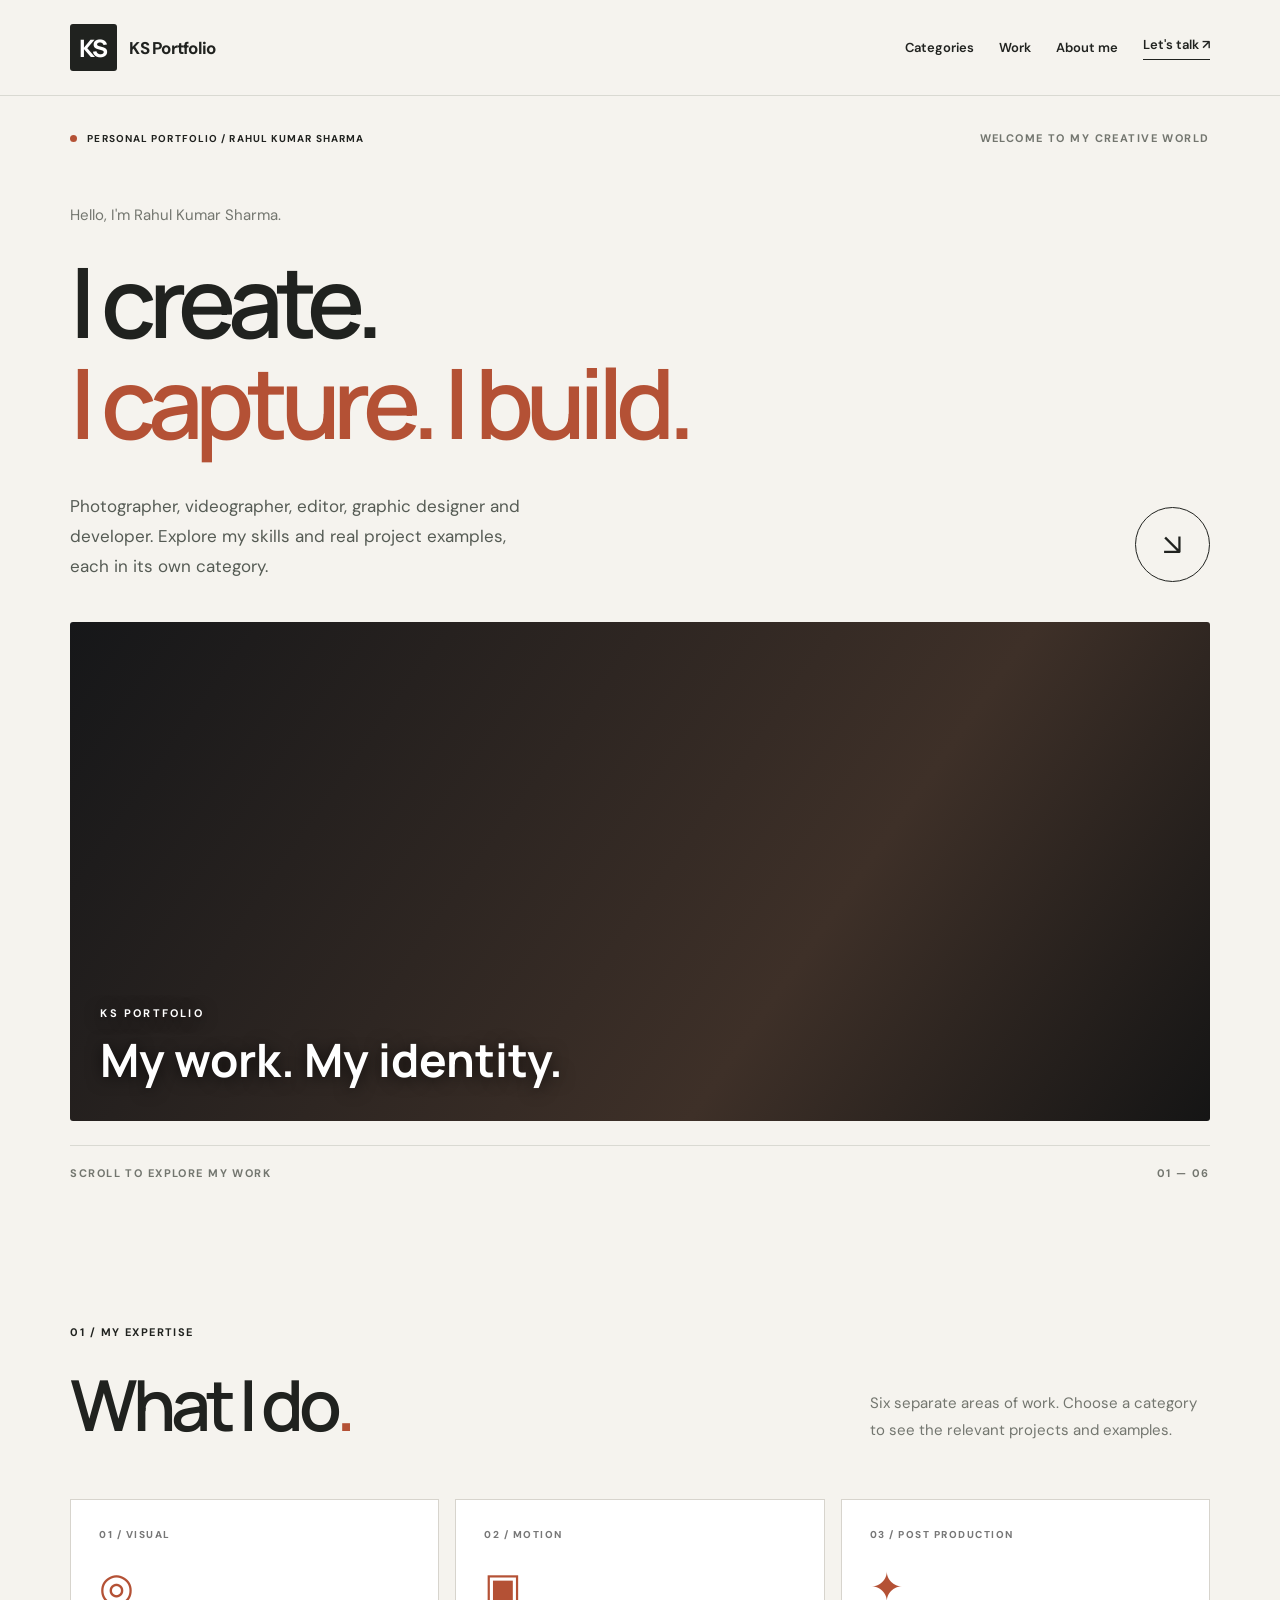
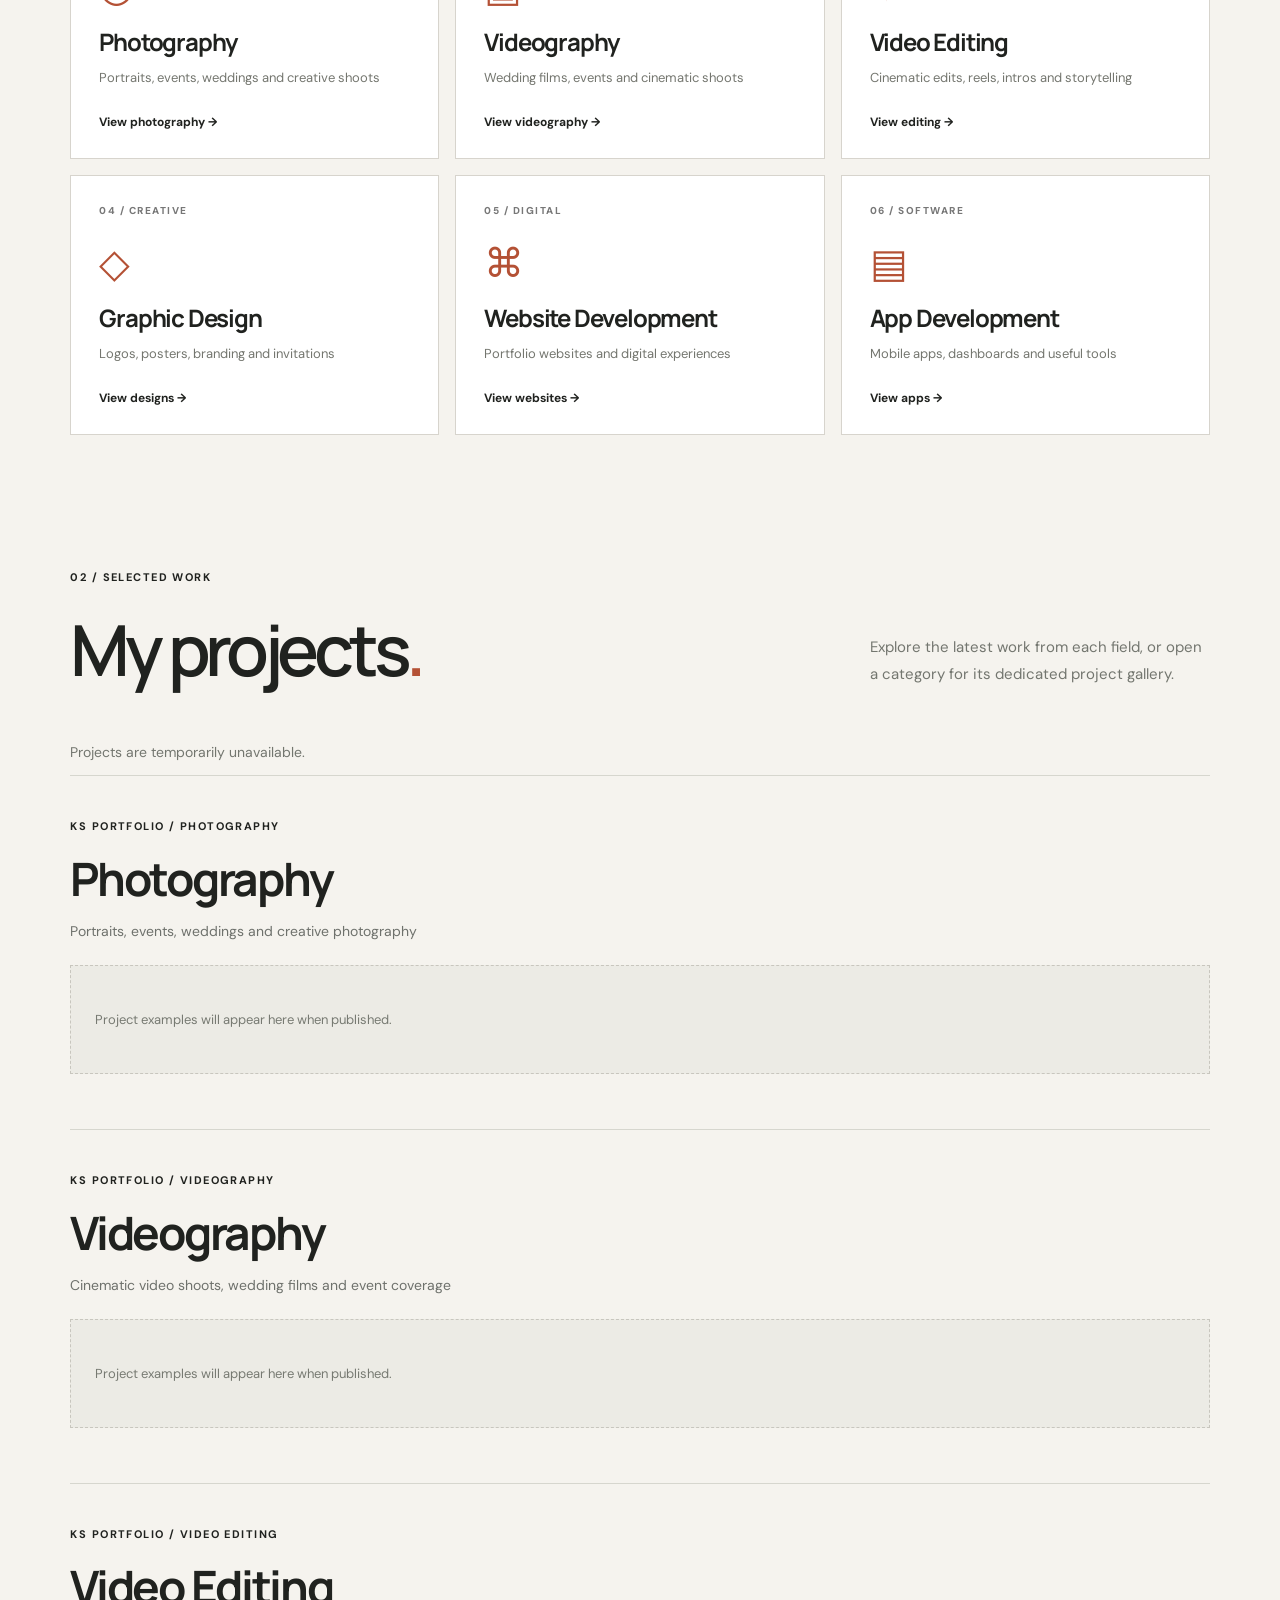
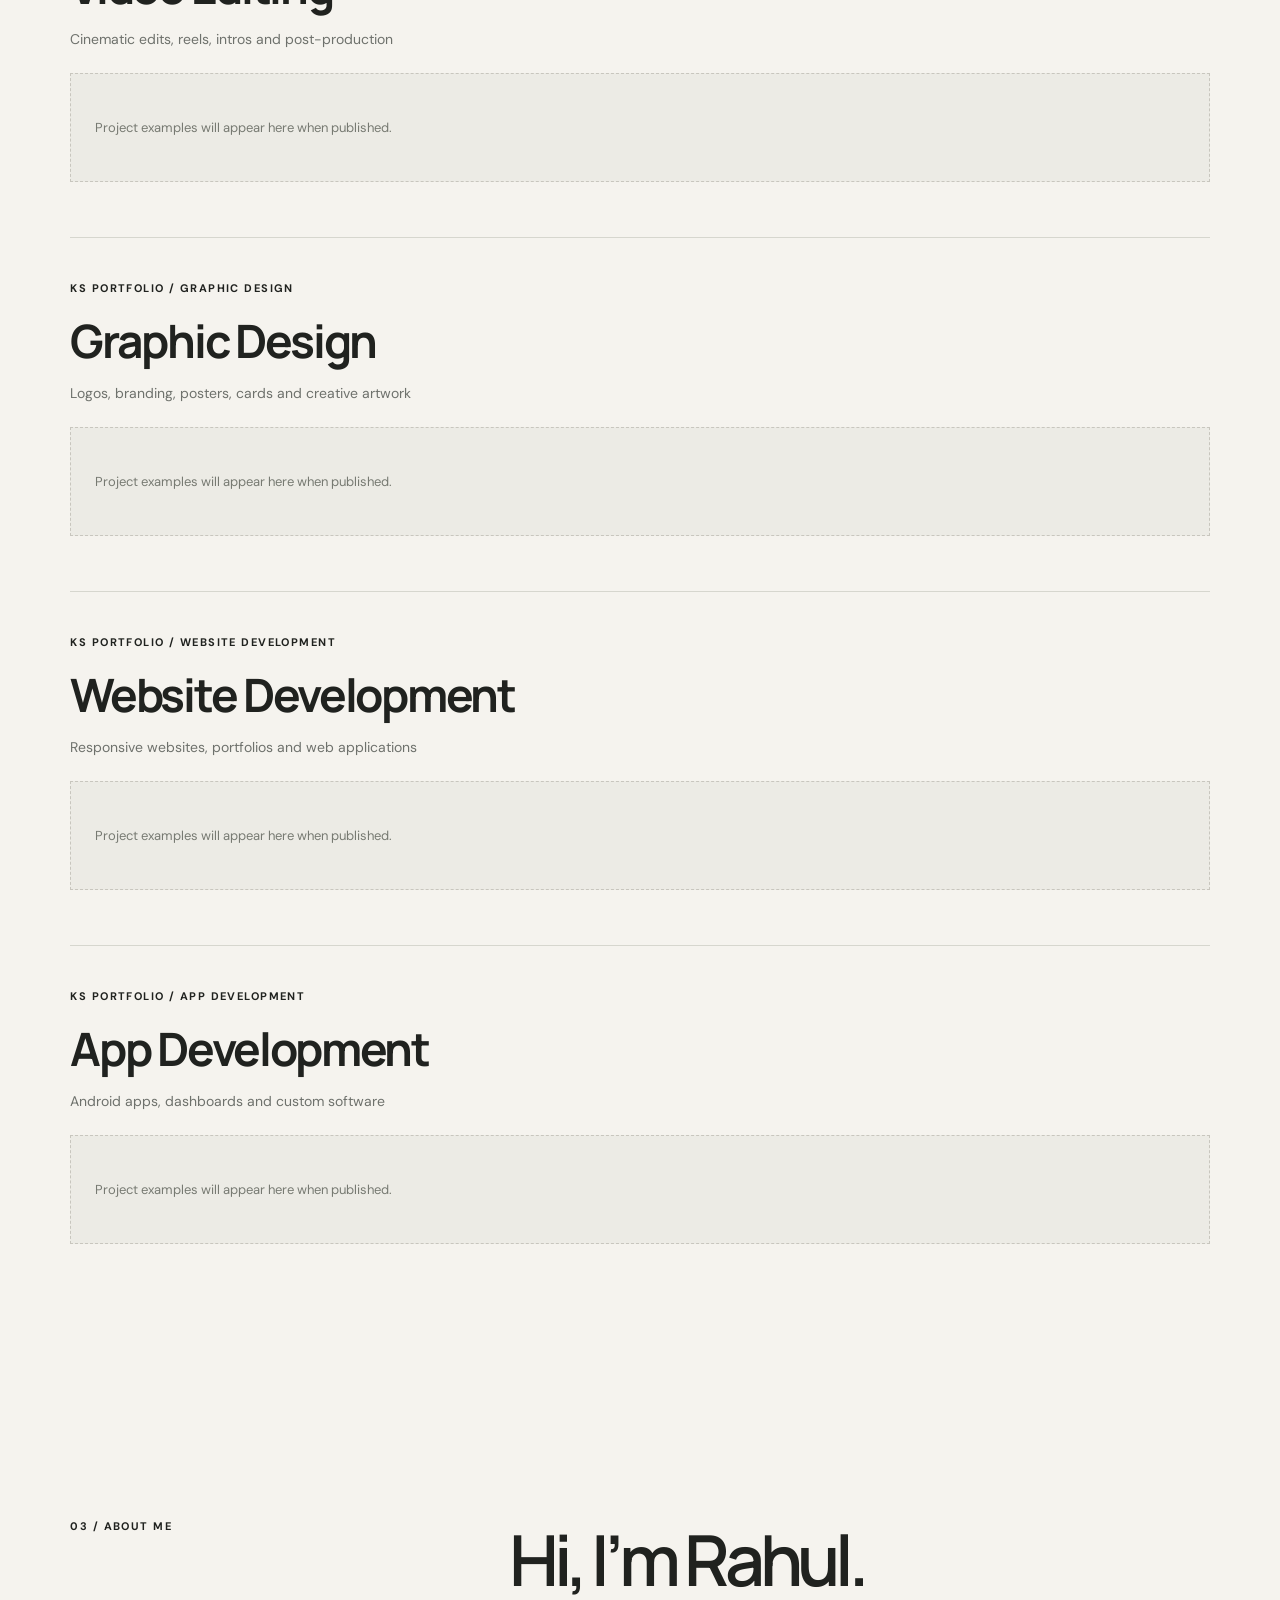
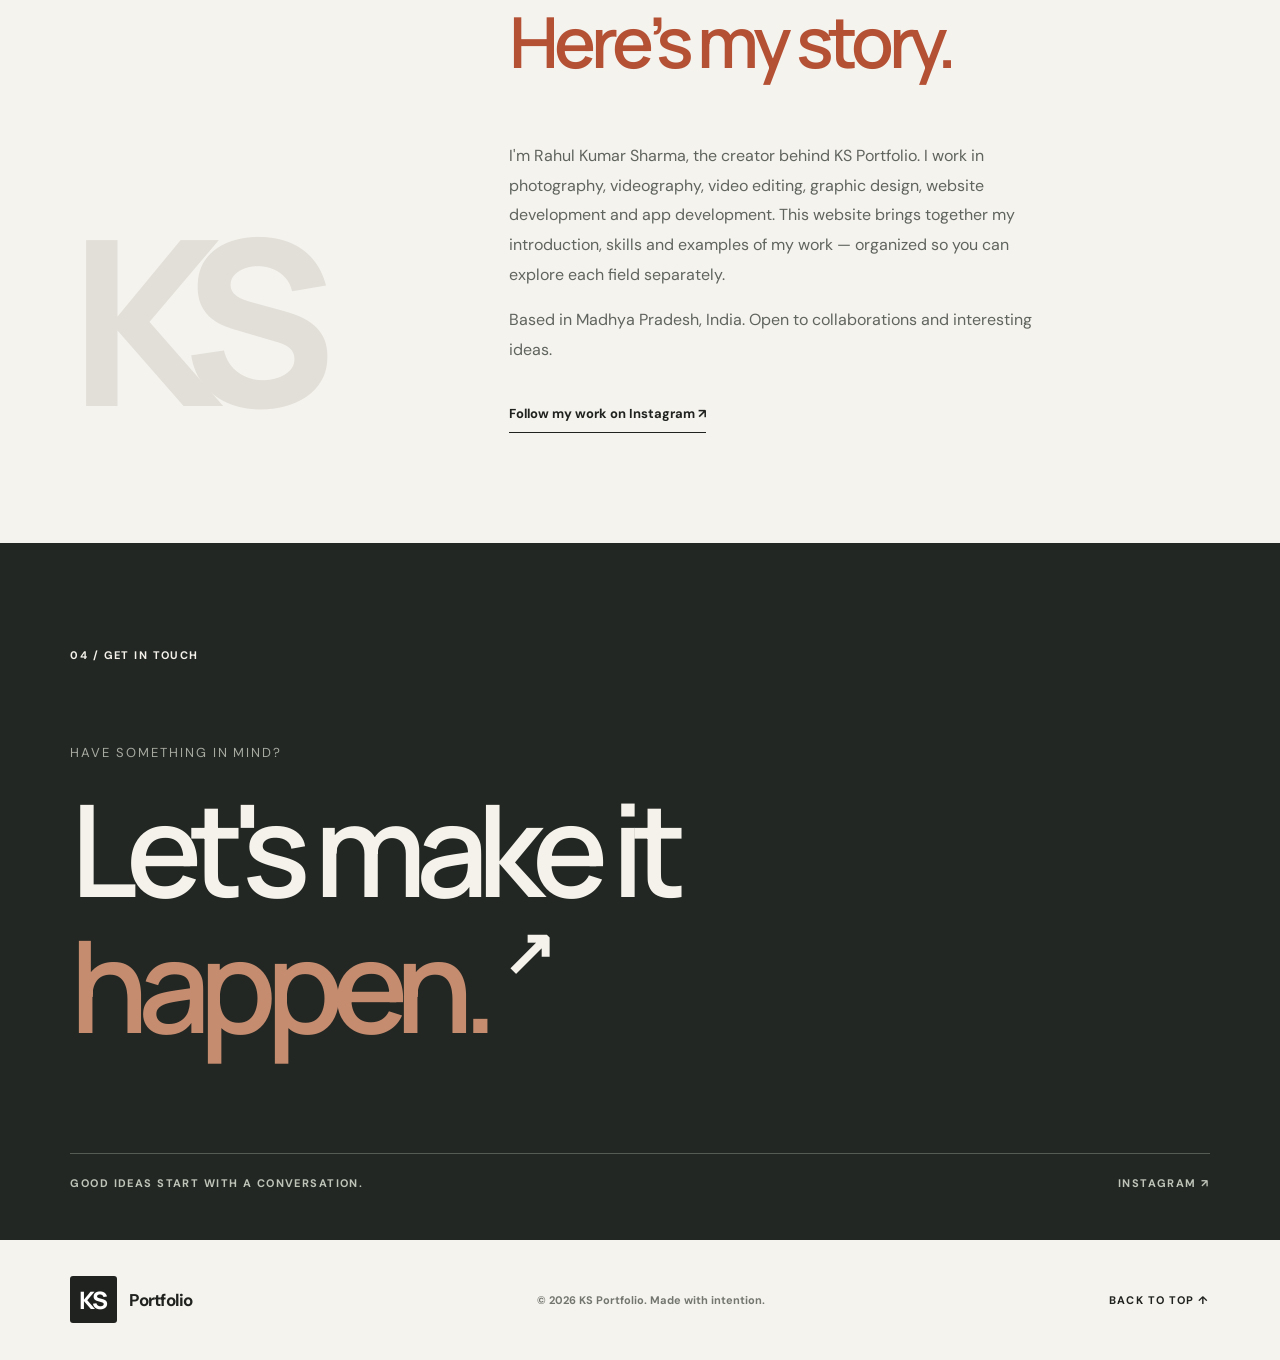
==== commit f53ad5c1: "Open each portfolio category on its own dedicated page" ====
--- a/index.html
+++ b/index.html
@@ -1,15 +1,15 @@
 <!doctype html>
-<html lang="en"><head><meta charset="utf-8"><meta name="viewport" content="width=device-width,initial-scale=1"><meta name="theme-color" content="#f5f3ee"><meta name="description" content="Rahul Kumar Sharma — KS Portfolio. Professional photography, videography, video editing, graphic design, website and app development. Explore my work, skills and contact details."><title>Rahul Kumar Sharma | KS Portfolio — Photographer, Editor & Developer</title><meta name="author" content="Rahul Kumar Sharma"><meta property="og:title" content="Rahul Kumar Sharma | KS Portfolio"><meta property="og:description" content="My work in photography, videography, editing, design, websites and apps."><meta property="og:type" content="website"><link rel="canonical" href="https://devilsharma1434.github.io/ksportfolio/"><script type="application/ld+json">{"@context":"https://schema.org","@type":"Person","name":"Rahul Kumar Sharma","alternateName":"KS Portfolio","url":"https://devilsharma1434.github.io/ksportfolio/","sameAs":["https://www.instagram.com/d3vilsharma/"],"knowsAbout":["Photography","Videography","Video Editing","Graphic Design","Website Development","App Development"]}</script><link rel="preconnect" href="https://fonts.googleapis.com"><link rel="preconnect" href="https://fonts.gstatic.com" crossorigin><link href="https://fonts.googleapis.com/css2?family=DM+Sans:wght@400;500;600;700&family=Manrope:wght@400;500;600;700;800&display=swap" rel="stylesheet"><link rel="stylesheet" href="style.css?v=20261025c"></head>
+<html lang="en"><head><meta charset="utf-8"><meta name="viewport" content="width=device-width,initial-scale=1"><meta name="theme-color" content="#f5f3ee"><meta name="description" content="Rahul Kumar Sharma — KS Portfolio. Professional photography, videography, video editing, graphic design, website and app development. Explore my work, skills and contact details."><title>Rahul Kumar Sharma | KS Portfolio — Photographer, Editor & Developer</title><meta name="author" content="Rahul Kumar Sharma"><meta property="og:title" content="Rahul Kumar Sharma | KS Portfolio"><meta property="og:description" content="My work in photography, videography, editing, design, websites and apps."><meta property="og:type" content="website"><link rel="canonical" href="https://devilsharma1434.github.io/ksportfolio/"><script type="application/ld+json">{"@context":"https://schema.org","@type":"Person","name":"Rahul Kumar Sharma","alternateName":"KS Portfolio","url":"https://devilsharma1434.github.io/ksportfolio/","sameAs":["https://www.instagram.com/d3vilsharma/"],"knowsAbout":["Photography","Videography","Video Editing","Graphic Design","Website Development","App Development"]}</script><link rel="preconnect" href="https://fonts.googleapis.com"><link rel="preconnect" href="https://fonts.gstatic.com" crossorigin><link href="https://fonts.googleapis.com/css2?family=DM+Sans:wght@400;500;600;700&family=Manrope:wght@400;500;600;700;800&display=swap" rel="stylesheet"><link rel="stylesheet" href="style.css?v=20261025d"></head>
 <body><header class="site-header"><a class="brand" href="./" aria-label="KS Portfolio home"><span class="brand-mark"><img src="assets/ks-logo.png" alt="KS Portfolio logo" onerror="this.style.display='none';this.parentElement.append('KS')"></span><span class="brand-caption">KS Portfolio</span></a><nav aria-label="Main navigation"><a href="#categories">Categories</a><a href="#work">Work</a><a href="#about">About me</a><a class="nav-contact" href="#contact">Let's talk <span aria-hidden="true">↗</span></a></nav></header>
 <main><section class="hero personal-hero" aria-labelledby="hero-title"><div class="hero-top"><span class="eyebrow"><span class="live-dot"></span> PERSONAL PORTFOLIO / RAHUL KUMAR SHARMA</span><span class="hero-index">WELCOME TO MY CREATIVE WORLD</span></div><div class="hero-body"><p class="hero-intro">Hello, I'm Rahul Kumar Sharma.</p><h1 id="hero-title">I create.<br><span class="outline">I capture. I build.</span></h1><div class="hero-bottom"><p>Photographer, videographer, editor, graphic designer and developer. Explore my skills and real project examples, each in its own category.</p><a class="round-link" href="#categories" aria-label="Explore my skills">↘</a></div></div><div class="portfolio-banner"><img src="assets/ks-banner.jpg" alt="KS Portfolio photography, videography and design studio banner" onerror="this.style.display='none'"><div class="banner-overlay"><span>KS PORTFOLIO</span><strong>My work. My identity.</strong></div></div><div class="hero-rule"><span>SCROLL TO EXPLORE MY WORK</span><span>01 — 06</span></div></section>
 <section class="category-section section-wrap" id="categories"><div class="section-head"><div><span class="eyebrow">01 / MY EXPERTISE</span><h2>What I do<span class="period">.</span></h2></div><p>Six separate areas of work. Choose a category to see the relevant projects and examples.</p></div><div class="category-grid">
-<a class="category-card" href="#photography"><span>01 / VISUAL</span><span class="category-icon">◎</span><h3>Photography</h3><p>Portraits, events, weddings and creative shoots</p><b>View photography →</b></a>
-<a class="category-card" href="#videography"><span>02 / MOTION</span><span class="category-icon">▣</span><h3>Videography</h3><p>Wedding films, events and cinematic shoots</p><b>View videography →</b></a>
-<a class="category-card" href="#editing"><span>03 / POST PRODUCTION</span><span class="category-icon">✦</span><h3>Video Editing</h3><p>Cinematic edits, reels, intros and storytelling</p><b>View editing →</b></a>
-<a class="category-card" href="#graphic-design"><span>04 / CREATIVE</span><span class="category-icon">◇</span><h3>Graphic Design</h3><p>Logos, posters, branding and invitations</p><b>View designs →</b></a>
-<a class="category-card" href="#web-development"><span>05 / DIGITAL</span><span class="category-icon">⌘</span><h3>Website Development</h3><p>Portfolio websites and digital experiences</p><b>View websites →</b></a>
-<a class="category-card" href="#app-development"><span>06 / SOFTWARE</span><span class="category-icon">▤</span><h3>App Development</h3><p>Mobile apps, dashboards and useful tools</p><b>View apps →</b></a></div></section>
-<section class="work-section section-wrap" id="work"><div class="section-head"><div><span class="eyebrow">02 / SELECTED WORK</span><h2>My projects<span class="period">.</span></h2></div><p>Each category has its own space. Projects published from the Admin appear under the right heading.</p></div><p id="status" class="status" role="status">Loading my work…</p><div id="categoryProjects"></div><div id="filters" hidden></div><div id="projects" hidden></div></section>
+<a class="category-card" href="category.html?type=photography"><span>01 / VISUAL</span><span class="category-icon">◎</span><h3>Photography</h3><p>Portraits, events, weddings and creative shoots</p><b>View photography →</b></a>
+<a class="category-card" href="category.html?type=videography"><span>02 / MOTION</span><span class="category-icon">▣</span><h3>Videography</h3><p>Wedding films, events and cinematic shoots</p><b>View videography →</b></a>
+<a class="category-card" href="category.html?type=editing"><span>03 / POST PRODUCTION</span><span class="category-icon">✦</span><h3>Video Editing</h3><p>Cinematic edits, reels, intros and storytelling</p><b>View editing →</b></a>
+<a class="category-card" href="category.html?type=graphic-design"><span>04 / CREATIVE</span><span class="category-icon">◇</span><h3>Graphic Design</h3><p>Logos, posters, branding and invitations</p><b>View designs →</b></a>
+<a class="category-card" href="category.html?type=web-development"><span>05 / DIGITAL</span><span class="category-icon">⌘</span><h3>Website Development</h3><p>Portfolio websites and digital experiences</p><b>View websites →</b></a>
+<a class="category-card" href="category.html?type=app-development"><span>06 / SOFTWARE</span><span class="category-icon">▤</span><h3>App Development</h3><p>Mobile apps, dashboards and useful tools</p><b>View apps →</b></a></div></section>
+<section class="work-section section-wrap" id="work"><div class="section-head"><div><span class="eyebrow">02 / SELECTED WORK</span><h2>My projects<span class="period">.</span></h2></div><p>Explore the latest work from each field, or open a category for its dedicated project gallery.</p></div><p id="status" class="status" role="status">Loading my work…</p><div id="categoryProjects"></div><div id="filters" hidden></div><div id="projects" hidden></div></section>
 <section class="about-section section-wrap" id="about"><div class="about-label"><span class="eyebrow">03 / ABOUT ME</span><span class="about-monogram" aria-hidden="true">KS</span></div><div class="about-content"><h2>Hi, I’m Rahul.<br><em>Here’s my story.</em></h2><p>I'm Rahul Kumar Sharma, the creator behind KS Portfolio. I work in photography, videography, video editing, graphic design, website development and app development. This website brings together my introduction, skills and examples of my work — organized so you can explore each field separately.</p><p>Based in Madhya Pradesh, India. Open to collaborations and interesting ideas.</p><a class="text-link" href="https://www.instagram.com/d3vilsharma/" target="_blank" rel="noopener noreferrer">Follow my work on Instagram ↗</a></div></section>
 <section class="contact-section" id="contact"><div class="section-wrap"><span class="eyebrow">04 / GET IN TOUCH</span><p>HAVE SOMETHING IN MIND?</p><a class="contact-title" href="https://www.instagram.com/d3vilsharma/" target="_blank" rel="noopener noreferrer">Let's make it<br><em>happen.</em> <span>↗</span></a><div class="contact-bottom"><span>GOOD IDEAS START WITH A CONVERSATION.</span><a href="https://www.instagram.com/d3vilsharma/" target="_blank" rel="noopener noreferrer">INSTAGRAM ↗</a></div></div></section></main>
-<footer class="footer"><a class="brand" href="./"><span class="brand-mark">KS</span><span class="brand-caption">Portfolio</span></a><span>© <span id="year"></span> KS Portfolio. Made with intention.</span><a href="#hero-title">BACK TO TOP ↑</a></footer><script src="app.js?v=20261025c" defer></script></body></html>+<footer class="footer"><a class="brand" href="./"><span class="brand-mark">KS</span><span class="brand-caption">Portfolio</span></a><span>© <span id="year"></span> KS Portfolio. Made with intention.</span><a href="#hero-title">BACK TO TOP ↑</a></footer><script src="app.js?v=20261025d" defer></script></body></html>
--- a/style.css
+++ b/style.css
@@ -44,3 +44,5 @@
 .footer{padding:22px 5%}
 }
 @media(max-width:370px){.brand-caption{font-size:13px}.site-header nav{font-size:11px}.hero h1{font-size:39px}.hero-visual{height:250px}}
+
+/* Personal portfolio and dedicated work categories */.brand-mark{overflow:hidden}.brand-mark img{width:100%;height:100%;object-fit:contain;background:#fff}.personal-hero .hero-body{padding-top:60px}.personal-hero .hero h1{line-height:1.05}.portfolio-banner{position:relative;width:100%;height:clamp(250px,39vw,520px);background:linear-gradient(125deg,#161719,#3e3028 65%,#151515);overflow:hidden;margin-bottom:24px;border-radius:3px}.portfolio-banner>img{width:100%;height:100%;object-fit:cover;object-position:center}.banner-overlay{position:absolute;left:30px;bottom:30px;color:white;display:flex;flex-direction:column;gap:8px;text-shadow:0 2px 16px #000a}.banner-overlay span{font-size:11px;font-weight:700;letter-spacing:.2em}.banner-overlay strong{font:700 clamp(22px,4vw,46px) Manrope,sans-serif}.category-grid{display:grid;grid-template-columns:repeat(3,minmax(0,1fr));gap:16px}.category-card{min-height:260px;display:flex;flex-direction:column;align-items:flex-start;padding:28px;border:1px solid #d7d4cd;background:#fff;transition:transform .2s,border-color .2s}.category-card:hover{transform:translateY(-4px);border-color:#b45135}.category-card>span:first-child{font-size:10px;font-weight:800;letter-spacing:.15em;color:#777}.category-icon{font-size:40px;color:#b45135;margin:20px 0 12px}.category-card h3{font:700 24px Manrope,sans-serif;letter-spacing:-.05em;margin:0 0 10px}.category-card p{color:#74766f;line-height:1.6;font-size:13px;margin-bottom:20px}.category-card b{font-size:12px;margin-top:auto}.work-category{scroll-margin-top:35px;padding:38px 0 55px;border-top:1px solid #d6d6ce}.work-category-head{margin-bottom:25px}.work-category-head h3{font:700 clamp(28px,4vw,46px) Manrope,sans-serif;letter-spacing:-.05em;margin:12px 0}.work-category-head p{color:#6e716c;font-size:14px}.category-empty{padding:45px 24px;border:1px dashed #c8c6be;background:#ecebe5;color:#777a72;font-size:13px}.category-section{padding-bottom:70px}.work-section{padding-top:60px}@media(max-width:950px){.category-grid{grid-template-columns:repeat(2,minmax(0,1fr))}}@media(max-width:600px){.category-grid{grid-template-columns:1fr 1fr;gap:10px}.category-card{min-height:215px;padding:18px}.category-card h3{font-size:18px}.category-card p{font-size:11px}.category-icon{font-size:30px;margin:16px 0 10px}.category-card b{font-size:10px}.portfolio-banner{height:240px}.banner-overlay{left:15px;bottom:15px}.personal-hero .hero-body{padding-top:44px}.work-category{padding:30px 0 40px}}
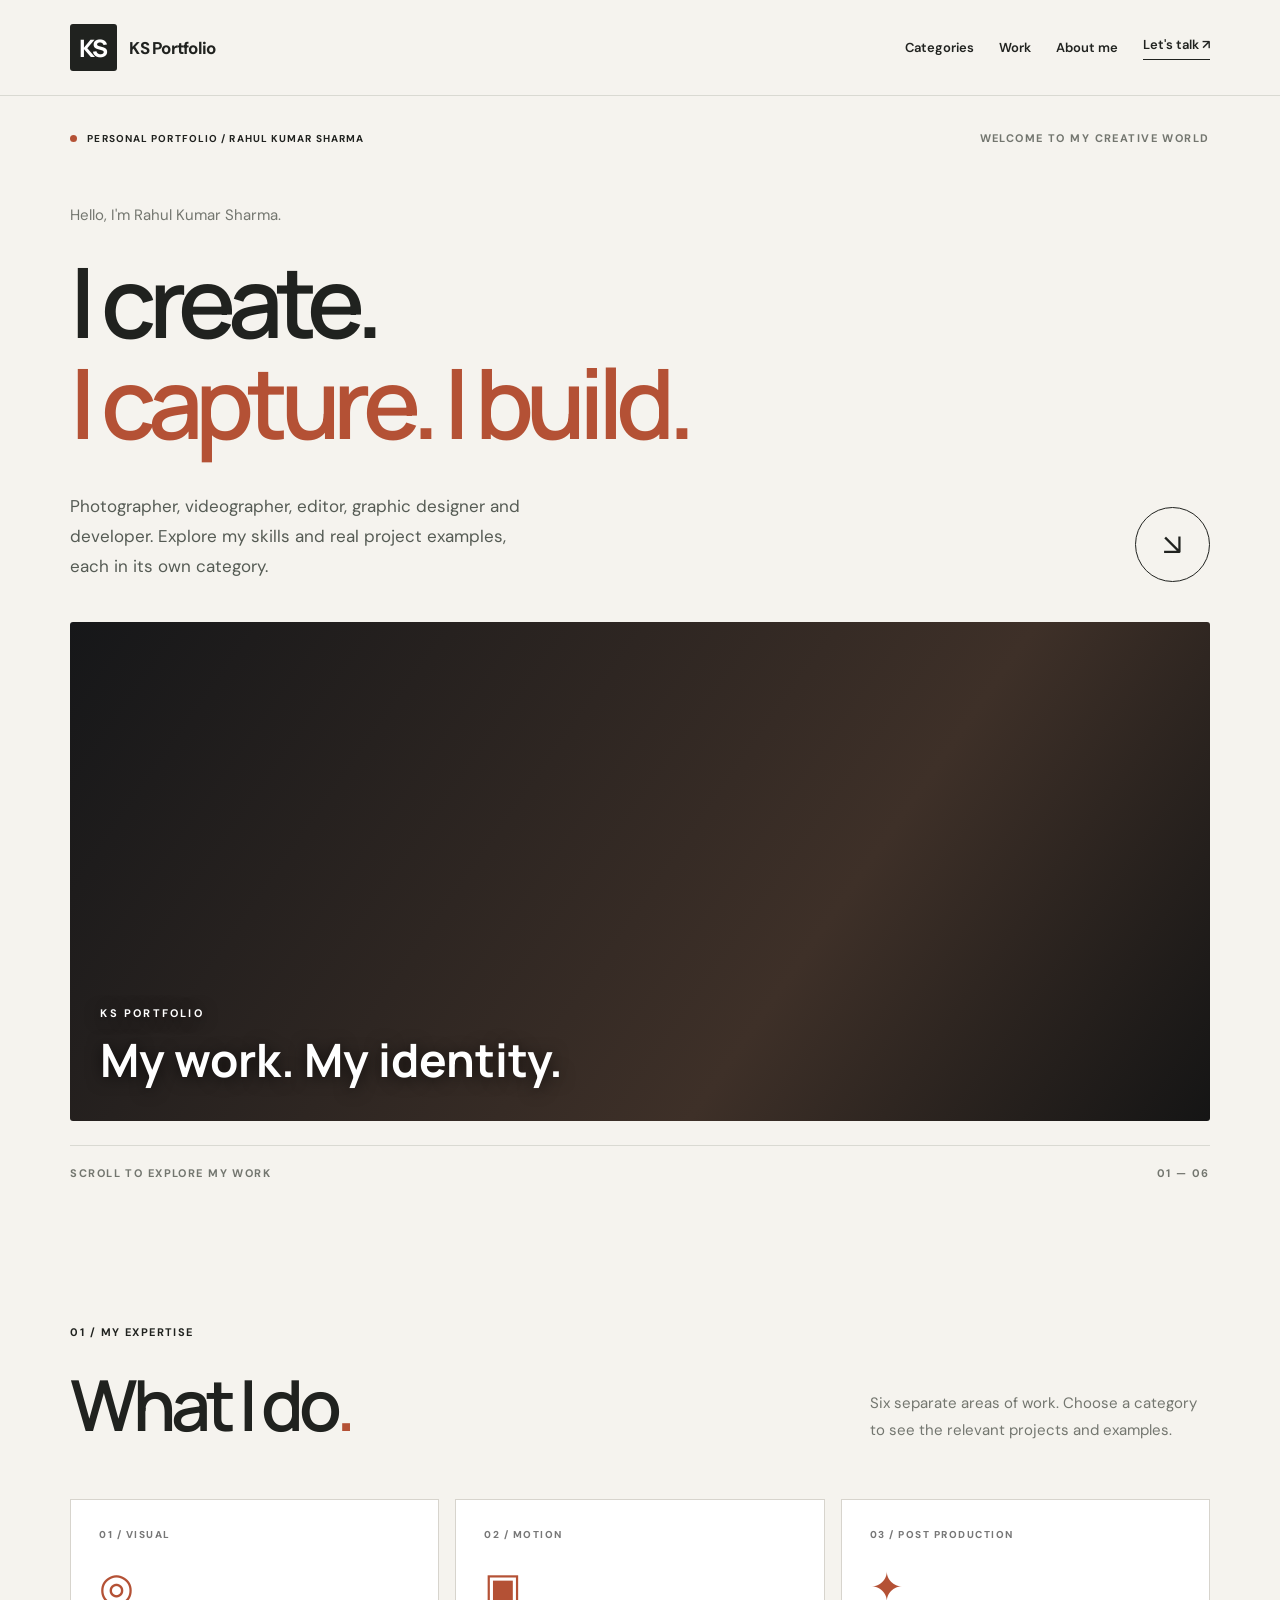
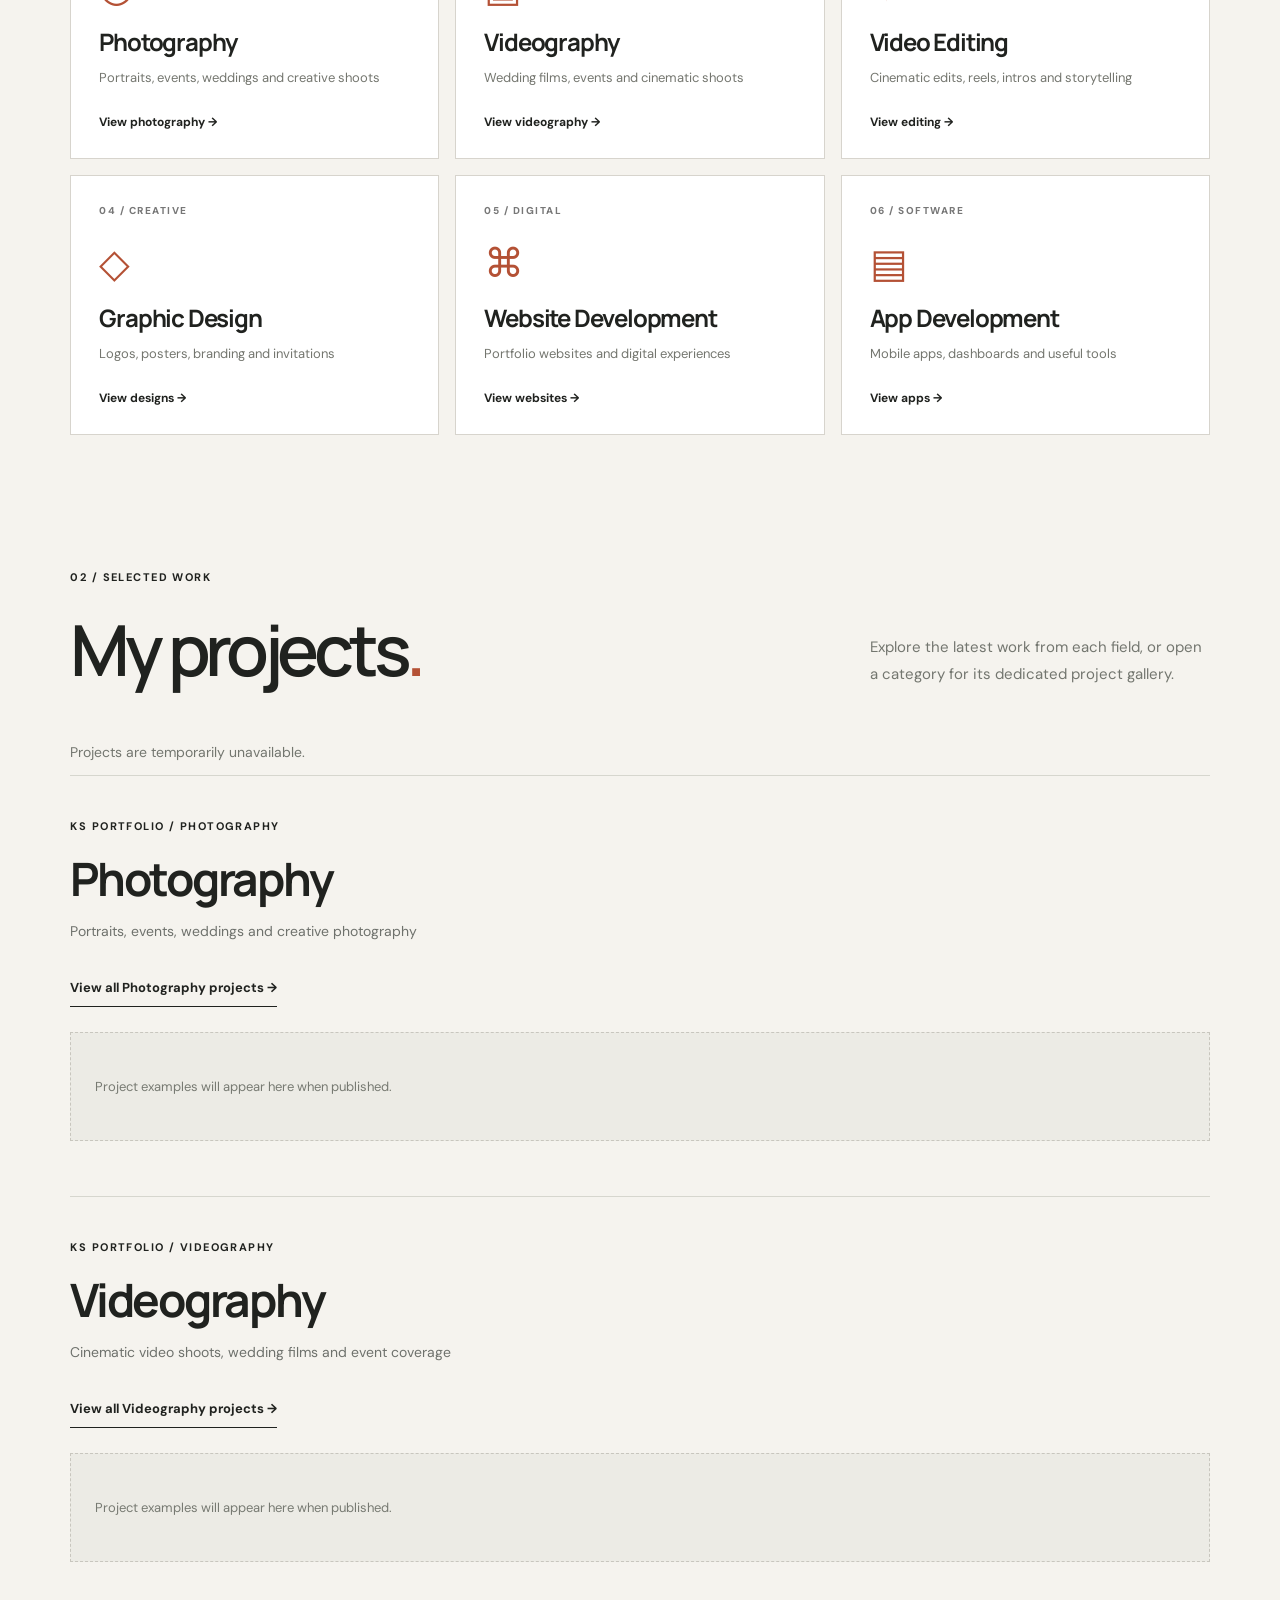
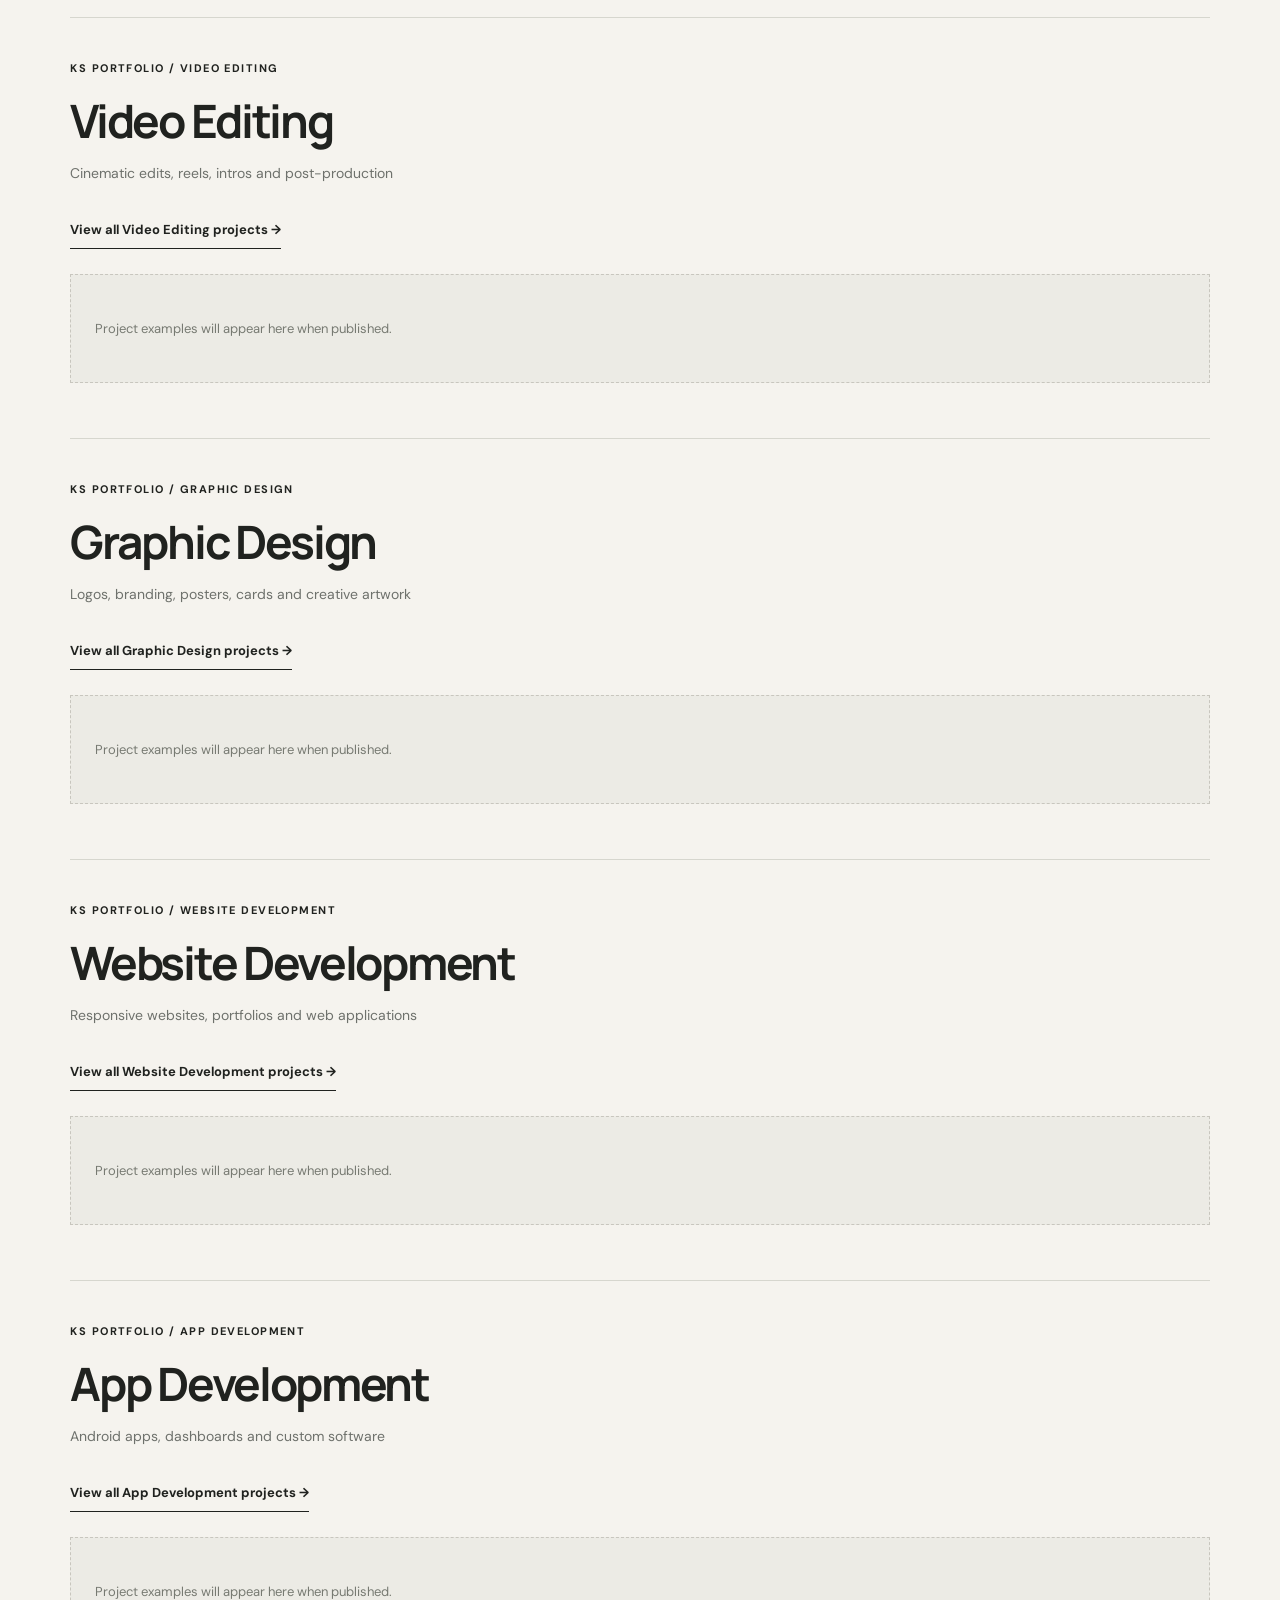
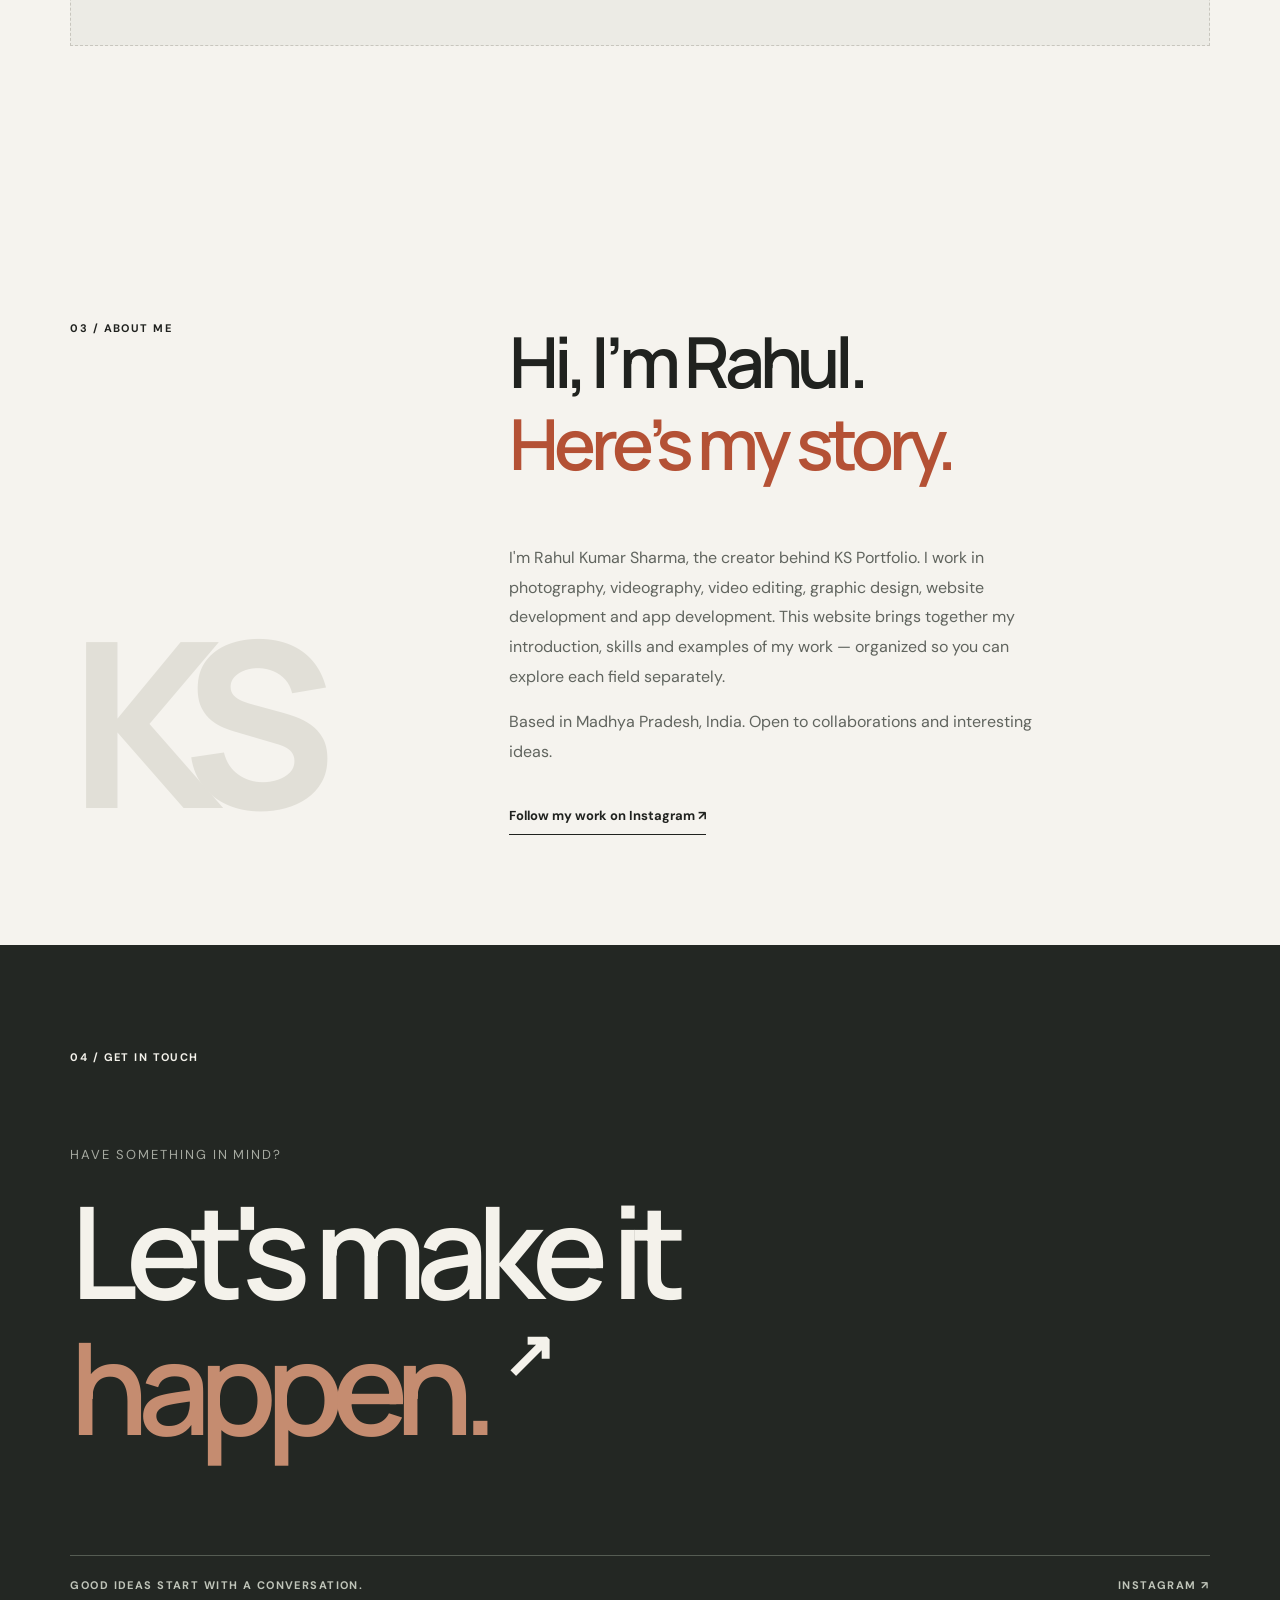
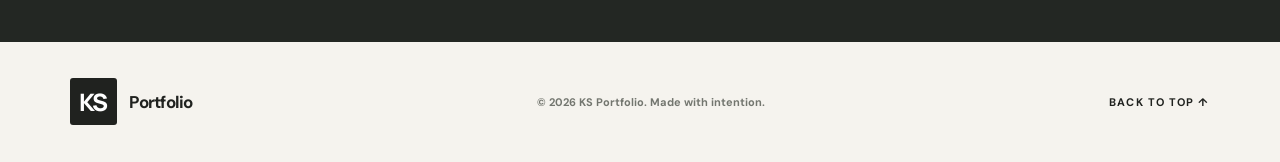
==== commit 130cfaa2: "Load uncropped in-site media preview on portfolio pages" ====
--- a/index.html
+++ b/index.html
@@ -1,5 +1,5 @@
 <!doctype html>
-<html lang="en"><head><meta charset="utf-8"><meta name="viewport" content="width=device-width,initial-scale=1"><meta name="theme-color" content="#f5f3ee"><meta name="description" content="Rahul Kumar Sharma — KS Portfolio. Professional photography, videography, video editing, graphic design, website and app development. Explore my work, skills and contact details."><title>Rahul Kumar Sharma | KS Portfolio — Photographer, Editor & Developer</title><meta name="author" content="Rahul Kumar Sharma"><meta property="og:title" content="Rahul Kumar Sharma | KS Portfolio"><meta property="og:description" content="My work in photography, videography, editing, design, websites and apps."><meta property="og:type" content="website"><link rel="canonical" href="https://devilsharma1434.github.io/ksportfolio/"><script type="application/ld+json">{"@context":"https://schema.org","@type":"Person","name":"Rahul Kumar Sharma","alternateName":"KS Portfolio","url":"https://devilsharma1434.github.io/ksportfolio/","sameAs":["https://www.instagram.com/d3vilsharma/"],"knowsAbout":["Photography","Videography","Video Editing","Graphic Design","Website Development","App Development"]}</script><link rel="preconnect" href="https://fonts.googleapis.com"><link rel="preconnect" href="https://fonts.gstatic.com" crossorigin><link href="https://fonts.googleapis.com/css2?family=DM+Sans:wght@400;500;600;700&family=Manrope:wght@400;500;600;700;800&display=swap" rel="stylesheet"><link rel="stylesheet" href="style.css?v=20261025d"></head>
+<html lang="en"><head><meta charset="utf-8"><meta name="viewport" content="width=device-width,initial-scale=1"><meta name="theme-color" content="#f5f3ee"><meta name="description" content="Rahul Kumar Sharma — KS Portfolio. Professional photography, videography, video editing, graphic design, website and app development. Explore my work, skills and contact details."><title>Rahul Kumar Sharma | KS Portfolio — Photographer, Editor & Developer</title><meta name="author" content="Rahul Kumar Sharma"><meta property="og:title" content="Rahul Kumar Sharma | KS Portfolio"><meta property="og:description" content="My work in photography, videography, editing, design, websites and apps."><meta property="og:type" content="website"><link rel="canonical" href="https://devilsharma1434.github.io/ksportfolio/"><script type="application/ld+json">{"@context":"https://schema.org","@type":"Person","name":"Rahul Kumar Sharma","alternateName":"KS Portfolio","url":"https://devilsharma1434.github.io/ksportfolio/","sameAs":["https://www.instagram.com/d3vilsharma/"],"knowsAbout":["Photography","Videography","Video Editing","Graphic Design","Website Development","App Development"]}</script><link rel="preconnect" href="https://fonts.googleapis.com"><link rel="preconnect" href="https://fonts.gstatic.com" crossorigin><link href="https://fonts.googleapis.com/css2?family=DM+Sans:wght@400;500;600;700&family=Manrope:wght@400;500;600;700;800&display=swap" rel="stylesheet"><link rel="stylesheet" href="style.css?v=20261025e"></head>
 <body><header class="site-header"><a class="brand" href="./" aria-label="KS Portfolio home"><span class="brand-mark"><img src="assets/ks-logo.png" alt="KS Portfolio logo" onerror="this.style.display='none';this.parentElement.append('KS')"></span><span class="brand-caption">KS Portfolio</span></a><nav aria-label="Main navigation"><a href="#categories">Categories</a><a href="#work">Work</a><a href="#about">About me</a><a class="nav-contact" href="#contact">Let's talk <span aria-hidden="true">↗</span></a></nav></header>
 <main><section class="hero personal-hero" aria-labelledby="hero-title"><div class="hero-top"><span class="eyebrow"><span class="live-dot"></span> PERSONAL PORTFOLIO / RAHUL KUMAR SHARMA</span><span class="hero-index">WELCOME TO MY CREATIVE WORLD</span></div><div class="hero-body"><p class="hero-intro">Hello, I'm Rahul Kumar Sharma.</p><h1 id="hero-title">I create.<br><span class="outline">I capture. I build.</span></h1><div class="hero-bottom"><p>Photographer, videographer, editor, graphic designer and developer. Explore my skills and real project examples, each in its own category.</p><a class="round-link" href="#categories" aria-label="Explore my skills">↘</a></div></div><div class="portfolio-banner"><img src="assets/ks-banner.jpg" alt="KS Portfolio photography, videography and design studio banner" onerror="this.style.display='none'"><div class="banner-overlay"><span>KS PORTFOLIO</span><strong>My work. My identity.</strong></div></div><div class="hero-rule"><span>SCROLL TO EXPLORE MY WORK</span><span>01 — 06</span></div></section>
 <section class="category-section section-wrap" id="categories"><div class="section-head"><div><span class="eyebrow">01 / MY EXPERTISE</span><h2>What I do<span class="period">.</span></h2></div><p>Six separate areas of work. Choose a category to see the relevant projects and examples.</p></div><div class="category-grid">
@@ -12,4 +12,4 @@
 <section class="work-section section-wrap" id="work"><div class="section-head"><div><span class="eyebrow">02 / SELECTED WORK</span><h2>My projects<span class="period">.</span></h2></div><p>Explore the latest work from each field, or open a category for its dedicated project gallery.</p></div><p id="status" class="status" role="status">Loading my work…</p><div id="categoryProjects"></div><div id="filters" hidden></div><div id="projects" hidden></div></section>
 <section class="about-section section-wrap" id="about"><div class="about-label"><span class="eyebrow">03 / ABOUT ME</span><span class="about-monogram" aria-hidden="true">KS</span></div><div class="about-content"><h2>Hi, I’m Rahul.<br><em>Here’s my story.</em></h2><p>I'm Rahul Kumar Sharma, the creator behind KS Portfolio. I work in photography, videography, video editing, graphic design, website development and app development. This website brings together my introduction, skills and examples of my work — organized so you can explore each field separately.</p><p>Based in Madhya Pradesh, India. Open to collaborations and interesting ideas.</p><a class="text-link" href="https://www.instagram.com/d3vilsharma/" target="_blank" rel="noopener noreferrer">Follow my work on Instagram ↗</a></div></section>
 <section class="contact-section" id="contact"><div class="section-wrap"><span class="eyebrow">04 / GET IN TOUCH</span><p>HAVE SOMETHING IN MIND?</p><a class="contact-title" href="https://www.instagram.com/d3vilsharma/" target="_blank" rel="noopener noreferrer">Let's make it<br><em>happen.</em> <span>↗</span></a><div class="contact-bottom"><span>GOOD IDEAS START WITH A CONVERSATION.</span><a href="https://www.instagram.com/d3vilsharma/" target="_blank" rel="noopener noreferrer">INSTAGRAM ↗</a></div></div></section></main>
-<footer class="footer"><a class="brand" href="./"><span class="brand-mark">KS</span><span class="brand-caption">Portfolio</span></a><span>© <span id="year"></span> KS Portfolio. Made with intention.</span><a href="#hero-title">BACK TO TOP ↑</a></footer><script src="app.js?v=20261025d" defer></script></body></html>+<footer class="footer"><a class="brand" href="./"><span class="brand-mark">KS</span><span class="brand-caption">Portfolio</span></a><span>© <span id="year"></span> KS Portfolio. Made with intention.</span><a href="#hero-title">BACK TO TOP ↑</a></footer><script src="app.js?v=20261025e" defer></script></body></html>
--- a/style.css
+++ b/style.css
@@ -46,3 +46,22 @@
 @media(max-width:370px){.brand-caption{font-size:13px}.site-header nav{font-size:11px}.hero h1{font-size:39px}.hero-visual{height:250px}}
 
 /* Personal portfolio and dedicated work categories */.brand-mark{overflow:hidden}.brand-mark img{width:100%;height:100%;object-fit:contain;background:#fff}.personal-hero .hero-body{padding-top:60px}.personal-hero .hero h1{line-height:1.05}.portfolio-banner{position:relative;width:100%;height:clamp(250px,39vw,520px);background:linear-gradient(125deg,#161719,#3e3028 65%,#151515);overflow:hidden;margin-bottom:24px;border-radius:3px}.portfolio-banner>img{width:100%;height:100%;object-fit:cover;object-position:center}.banner-overlay{position:absolute;left:30px;bottom:30px;color:white;display:flex;flex-direction:column;gap:8px;text-shadow:0 2px 16px #000a}.banner-overlay span{font-size:11px;font-weight:700;letter-spacing:.2em}.banner-overlay strong{font:700 clamp(22px,4vw,46px) Manrope,sans-serif}.category-grid{display:grid;grid-template-columns:repeat(3,minmax(0,1fr));gap:16px}.category-card{min-height:260px;display:flex;flex-direction:column;align-items:flex-start;padding:28px;border:1px solid #d7d4cd;background:#fff;transition:transform .2s,border-color .2s}.category-card:hover{transform:translateY(-4px);border-color:#b45135}.category-card>span:first-child{font-size:10px;font-weight:800;letter-spacing:.15em;color:#777}.category-icon{font-size:40px;color:#b45135;margin:20px 0 12px}.category-card h3{font:700 24px Manrope,sans-serif;letter-spacing:-.05em;margin:0 0 10px}.category-card p{color:#74766f;line-height:1.6;font-size:13px;margin-bottom:20px}.category-card b{font-size:12px;margin-top:auto}.work-category{scroll-margin-top:35px;padding:38px 0 55px;border-top:1px solid #d6d6ce}.work-category-head{margin-bottom:25px}.work-category-head h3{font:700 clamp(28px,4vw,46px) Manrope,sans-serif;letter-spacing:-.05em;margin:12px 0}.work-category-head p{color:#6e716c;font-size:14px}.category-empty{padding:45px 24px;border:1px dashed #c8c6be;background:#ecebe5;color:#777a72;font-size:13px}.category-section{padding-bottom:70px}.work-section{padding-top:60px}@media(max-width:950px){.category-grid{grid-template-columns:repeat(2,minmax(0,1fr))}}@media(max-width:600px){.category-grid{grid-template-columns:1fr 1fr;gap:10px}.category-card{min-height:215px;padding:18px}.category-card h3{font-size:18px}.category-card p{font-size:11px}.category-icon{font-size:30px;margin:16px 0 10px}.category-card b{font-size:10px}.portfolio-banner{height:240px}.banner-overlay{left:15px;bottom:15px}.personal-hero .hero-body{padding-top:44px}.work-category{padding:30px 0 40px}}
+
+/* Native KS Portfolio media preview — keep entire image/video visible */
+.project-media{display:flex;align-items:center;justify-content:center;background:#e9e8e3}
+.project-media img{display:block;width:100%;height:100%;object-fit:contain;object-position:center}
+.project:hover .project-media img{transform:none}
+.project-preview-button{display:block;text-align:left;width:100%;padding:0;border:0;background:none;color:inherit;cursor:pointer;font:inherit}
+.project-preview-button:focus-visible{outline:3px solid #b45135;outline-offset:5px}
+.ks-preview-open{overflow:hidden}
+.ks-lightbox{position:fixed;inset:0;z-index:9999;background:rgba(10,13,16,.95);display:flex;align-items:center;justify-content:center;padding:64px 20px 24px}
+.ks-lightbox-close{position:absolute;right:18px;top:13px;background:#fff;color:#161616;border:0;border-radius:50%;width:42px;height:42px;font-size:30px;cursor:pointer}
+.ks-lightbox-body{width:min(1120px,100%);max-height:100%;display:flex;flex-direction:column;align-items:center;gap:12px}
+.ks-lightbox-title{color:#fff;text-align:center;font-size:17px;font-weight:700;margin:0;max-width:100%}
+.ks-lightbox-frame{width:100%;min-height:100px;max-height:calc(100dvh - 175px);display:flex;align-items:center;justify-content:center;color:#fff;overflow:hidden}
+.ks-lightbox-frame img,.ks-lightbox-frame video{display:block;max-width:100%;max-height:calc(100dvh - 175px);width:auto;height:auto;object-fit:contain;object-position:center}
+.ks-lightbox-frame video{width:100%;background:#000}
+.ks-lightbox-tools{display:flex;justify-content:center;align-items:center;gap:15px;color:#fff;max-width:100%}
+.ks-lightbox-tools button{background:#eee;color:#222;border:0;padding:10px 15px;border-radius:4px;cursor:pointer}
+.ks-preview-note{max-width:600px;text-align:center;color:#e3d6c9;font-size:13px;line-height:1.6}
+@media(max-width:600px){.ks-lightbox{padding:60px 10px 20px}.ks-lightbox-frame,.ks-lightbox-frame img,.ks-lightbox-frame video{max-height:calc(100dvh - 185px)}}
